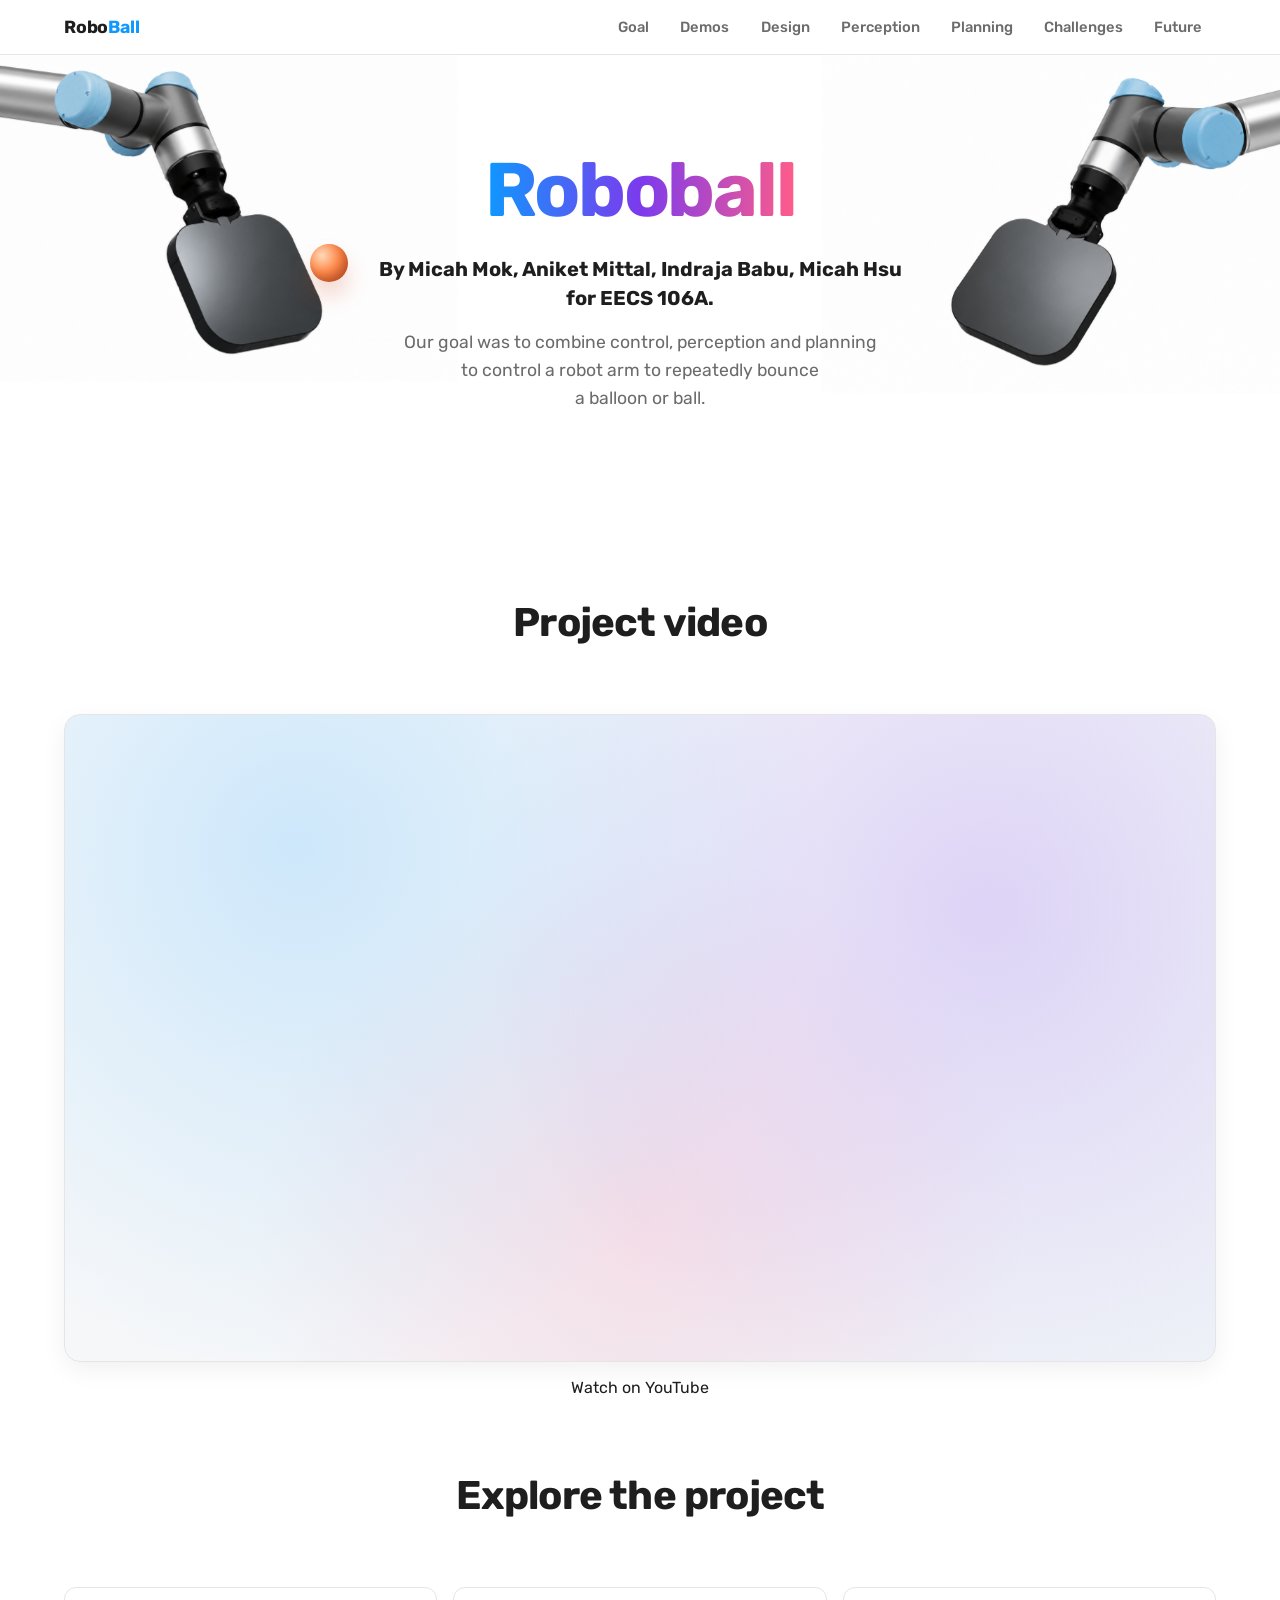
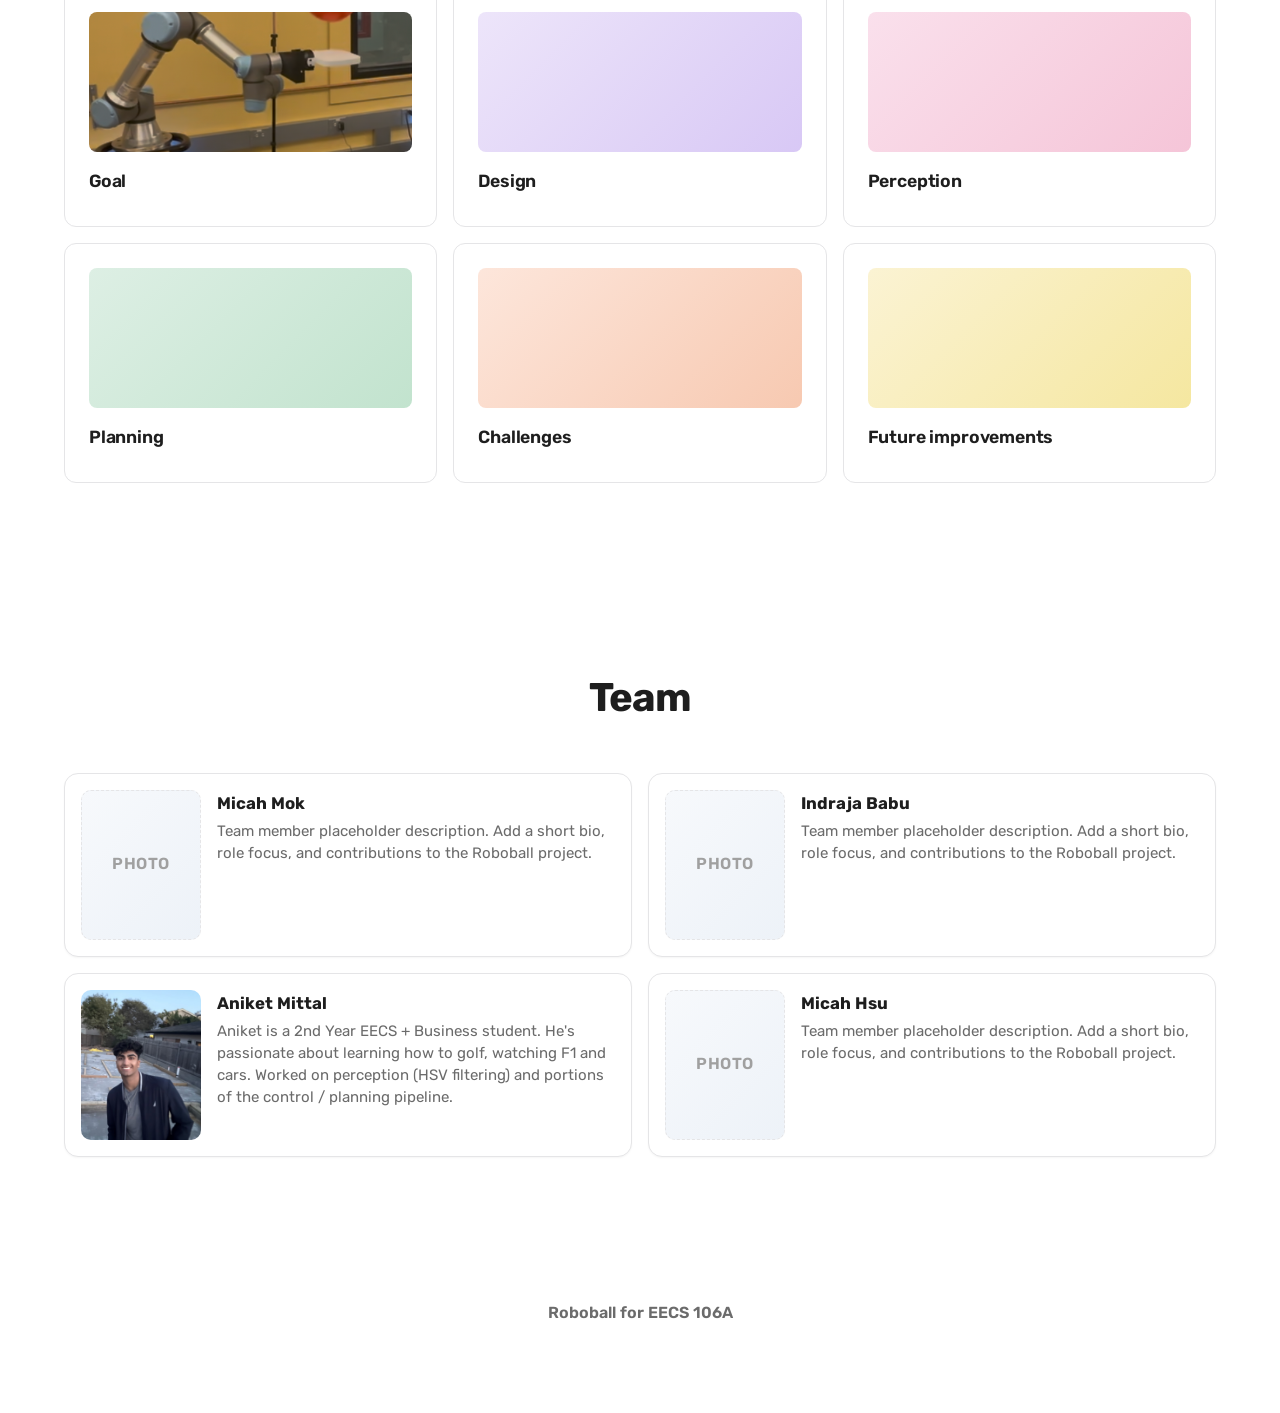
==== index.html @ 208161d2 "finished main page" ====
<!DOCTYPE html>
<html lang="en">
<head>
  <meta charset="UTF-8" />
  <meta name="viewport" content="width=device-width, initial-scale=1.0" />
  <title>Robo Ball — Ball Juggling Robot</title>
  <meta name="description" content="A ball juggling robot project: design, perception, planning, and challenges." />
  <link rel="preconnect" href="https://fonts.googleapis.com" />
  <link rel="preconnect" href="https://fonts.gstatic.com" crossorigin />
  <link href="https://fonts.googleapis.com/css2?family=Rubik:wght@400;500;600;700;800&display=swap" rel="stylesheet" />
  <link rel="stylesheet" href="styles.css" />
</head>
<body>
  <header class="site-header">
    <nav class="nav">
      <a href="index.html" class="brand">Robo<span>Ball</span></a>
      <ul>
        <li><a class="nav-link" href="goal.html">Goal</a></li>
        <li><a class="nav-link" href="videos.html">Demos</a></li>
        <li><a class="nav-link" href="design.html">Design</a></li>
        <li><a class="nav-link" href="perception.html">Perception</a></li>
        <li><a class="nav-link" href="planning.html">Planning</a></li>
        <li><a class="nav-link" href="challenges.html">Challenges</a></li>
        <li><a class="nav-link" href="future.html">Future</a></li>
      </ul>
    </nav>
  </header>

  <section class="hero">
    <img src="assets/robot-arm-left.png" alt="" class="robot-arm robot-arm-left" aria-hidden="true" />
    <img src="assets/robot-arm-right.png" alt="" class="robot-arm robot-arm-right" aria-hidden="true" />
    <div class="ball-track" aria-hidden="true">
      <div class="ball-x">
        <div class="ball-y">
          <div class="ball"></div>
        </div>
      </div>
    </div>
    <h1><span class="gradient-text">Roboball</span></h1>
    <p class="lead byline">
      <strong>By Micah Mok, Aniket Mittal, Indraja Babu, Micah Hsu</strong><br />
      <strong>for EECS 106A.</strong>
    </p>
    <p class="lead hero-subtext">
      Our goal was to combine control, perception and planning<br />
      to control a robot arm to repeatedly bounce<br />
      a balloon or ball.
    </p>
  </section>

  <section class="home-video-section">
    <div class="section-heading">
      <h2>Project video</h2>
    </div>
    <div class="hero-visual">
      <div class="hero-visual-frame">
        <iframe
          src="https://www.youtube.com/embed/4F8yc4VLmjg?autoplay=1&mute=1&playsinline=1&rel=0"
          title="Roboball project video"
          frameborder="0"
          allow="accelerometer; autoplay; clipboard-write; encrypted-media; gyroscope; picture-in-picture; web-share"
          allowfullscreen
        ></iframe>
      </div>
      <p class="video-link">
        <a href="https://youtu.be/4F8yc4VLmjg" target="_blank" rel="noopener noreferrer">Watch on YouTube</a>
      </p>
    </div>
  </section>

  <div class="section-heading">
    <h2>Explore the project</h2>
  </div>

  <section class="card-grid">
    <a class="card" href="goal.html">
      <img src="assets/roboball_goal.png" alt="Roboball goal overview" class="card-thumb-image" />
      <h3>Goal</h3>
    </a>
    <a class="card" href="design.html">
      <div class="card-thumb tint-purple"></div>
      <h3>Design</h3>
    </a>
    <a class="card" href="perception.html">
      <div class="card-thumb tint-pink"></div>
      <h3>Perception</h3>
    </a>
    <a class="card" href="planning.html">
      <div class="card-thumb tint-green"></div>
      <h3>Planning</h3>
    </a>
    <a class="card" href="challenges.html">
      <div class="card-thumb tint-orange"></div>
      <h3>Challenges</h3>
    </a>
    <a class="card" href="future.html">
      <div class="card-thumb tint-yellow"></div>
      <h3>Future improvements</h3>
    </a>
  </section>

  <section class="team-section">
    <div class="section-heading">
      <h2>Team</h2>
    </div>
    <div class="team-list">
      <article class="team-member">
        <div class="team-photo-placeholder" aria-hidden="true">Photo</div>
        <div class="team-info">
          <h3>Micah Mok</h3>
          <p>
            Team member placeholder description. Add a short bio, role focus,
            and contributions to the Roboball project.
          </p>
        </div>
      </article>
      <article class="team-member">
        <div class="team-photo-placeholder" aria-hidden="true">Photo</div>
        <div class="team-info">
          <h3>Indraja Babu</h3>
          <p>
            Team member placeholder description. Add a short bio, role focus,
            and contributions to the Roboball project.
          </p>
        </div>
      </article>
      <article class="team-member">
        <img src="assets/aniket_pic.png" alt="Aniket Mittal" class="team-photo" />
        <div class="team-info">
          <h3>Aniket Mittal</h3>
          <p>
            Aniket is a 2nd Year EECS + Business student. He's passionate about
            learning how to golf, watching F1 and cars. Worked on perception
            (HSV filtering) and portions of the control / planning pipeline.
          </p>
        </div>
      </article>
      <article class="team-member">
        <div class="team-photo-placeholder" aria-hidden="true">Photo</div>
        <div class="team-info">
          <h3>Micah Hsu</h3>
          <p>
            Team member placeholder description. Add a short bio, role focus,
            and contributions to the Roboball project.
          </p>
        </div>
      </article>
    </div>
  </section>

  <section class="end-banner">
    <p>Roboball for EECS 106A</p>
  </section>

  <script>
    (function () {
      const hero = document.querySelector(".hero");
      const leftArm = document.querySelector(".robot-arm-left");
      const rightArm = document.querySelector(".robot-arm-right");
      const ballX = document.querySelector(".ball-x");

      if (!hero || !leftArm || !rightArm || !ballX) return;

      function updateBallPath() {
        if (window.matchMedia("(max-width: 600px)").matches) return;

        const heroRect = hero.getBoundingClientRect();
        const leftRect = leftArm.getBoundingClientRect();
        const rightRect = rightArm.getBoundingClientRect();
        const ballSize = ballX.getBoundingClientRect().width || 38;

        // Approximate tip coordinates on each arm image where the paddle sits.
        const leftTipX = leftRect.left + leftRect.width * 0.76;
        const leftTipY = leftRect.top + leftRect.height * 0.60;
        const rightTipX = rightRect.left + rightRect.width * 0.24;
        const rightTipY = rightRect.top + rightRect.height * 0.60;

        let startX = leftTipX - heroRect.left - ballSize / 2;
        let endX = rightTipX - heroRect.left - ballSize / 2;
        if (!Number.isFinite(startX) || !Number.isFinite(endX)) return;
        if (endX <= startX) {
          const temp = endX;
          endX = startX;
          startX = temp;
        }

        const trackY = (leftTipY + rightTipY) / 2 - heroRect.top;
        const safeTop = Math.max(0, trackY);

        hero.style.setProperty("--ball-start-x", `${startX}px`);
        hero.style.setProperty("--ball-travel-x", `${endX - startX}px`);
        hero.style.setProperty("--ball-track-top", `${safeTop}px`);
      }

      const rafUpdate = () => requestAnimationFrame(updateBallPath);
      window.addEventListener("resize", rafUpdate);
      window.addEventListener("orientationchange", rafUpdate);
      leftArm.addEventListener("load", rafUpdate);
      rightArm.addEventListener("load", rafUpdate);
      window.addEventListener("load", rafUpdate);
      rafUpdate();
    })();
  </script>
</body>
</html>
---- styles.css ----
:root {
  --bg: #ffffff;
  --bg-alt: #f7f7f8;
  --surface: #ffffff;
  --text: #1e1e1e;
  --text-dim: #6b6b6b;
  --text-faint: #a0a0a0;
  --accent: #0d99ff;
  --accent-2: #7c3aed;
  --accent-pink: #ff5c8a;
  --accent-orange: #ff7a59;
  --accent-green: #14ae5c;
  --border: #e5e5e7;
  --border-strong: #d0d0d3;
  --shadow-sm: 0 1px 2px rgba(0, 0, 0, 0.04);
  --shadow-md: 0 8px 24px rgba(0, 0, 0, 0.06);
  --max-width: 1200px;
  --content-width: 880px;
}

* {
  box-sizing: border-box;
}

html {
  scroll-behavior: smooth;
}

body {
  margin: 0;
  font-family: "Rubik", -apple-system, BlinkMacSystemFont, "SF Pro Display", system-ui, "Helvetica Neue", Helvetica, sans-serif;
  background: var(--bg);
  color: var(--text);
  line-height: 1.55;
  -webkit-font-smoothing: antialiased;
  -moz-osx-font-smoothing: grayscale;
  overflow-x: hidden;
}

code,
pre code {
  font-family: ui-monospace, SFMono-Regular, "SF Mono", Menlo, monospace;
}

a {
  color: var(--text);
  text-decoration: none;
}

a:hover {
  text-decoration: underline;
}

/* ---------- Header / nav ---------- */
.site-header {
  border-bottom: 1px solid var(--border);
  background: rgba(255, 255, 255, 0.85);
  backdrop-filter: saturate(180%) blur(12px);
  -webkit-backdrop-filter: saturate(180%) blur(12px);
  position: sticky;
  top: 0;
  z-index: 50;
}

.nav {
  max-width: var(--max-width);
  margin: 0 auto;
  padding: 0.85rem 1.5rem;
  display: flex;
  flex-wrap: wrap;
  align-items: center;
  gap: 1rem;
}

.nav .brand {
  font-weight: 700;
  font-size: 1.1rem;
  color: var(--text);
  margin-right: auto;
  letter-spacing: -0.01em;
}

.nav .brand span {
  color: var(--accent);
}

.nav ul {
  display: flex;
  flex-wrap: wrap;
  gap: 0.25rem;
  list-style: none;
  margin: 0;
  padding: 0;
}

.nav a.nav-link {
  color: var(--text-dim);
  padding: 0.45rem 0.85rem;
  border-radius: 8px;
  font-size: 0.92rem;
  font-weight: 500;
  transition: color 0.15s ease, background 0.15s ease;
}

.nav a.nav-link:hover {
  color: var(--text);
  background: var(--bg-alt);
  text-decoration: none;
}

.nav a.nav-link.active {
  color: var(--text);
}

/* ---------- Buttons ---------- */
.btn {
  display: inline-flex;
  align-items: center;
  justify-content: center;
  gap: 0.4rem;
  padding: 0.75rem 1.4rem;
  border-radius: 999px;
  font-weight: 600;
  font-size: 0.95rem;
  border: 1px solid var(--border-strong);
  background: var(--surface);
  color: var(--text);
  cursor: pointer;
  transition: transform 0.08s ease, background 0.15s ease, border-color 0.15s ease, box-shadow 0.15s ease;
}

.btn:hover {
  text-decoration: none;
  background: var(--bg-alt);
  border-color: var(--text);
}

.btn-primary {
  background: var(--text);
  border-color: var(--text);
  color: #fff;
}

.btn-primary:hover {
  background: #000;
  border-color: #000;
  color: #fff;
}

.btn-sm {
  padding: 0.5rem 1rem;
  font-size: 0.88rem;
}

/* ---------- Hero ---------- */
.hero {
  max-width: var(--max-width);
  margin: 0 auto;
  padding: 6rem 1.5rem 4rem;
  text-align: center;
  position: relative;
  overflow: visible;
}

.hero > h1,
.hero > p,
.hero > .cta,
.hero > .hero-visual {
  position: relative;
  z-index: 2;
}

.robot-arm {
  position: absolute;
  top: -2rem;
  width: clamp(320px, 42vw, 640px);
  height: auto;
  pointer-events: none;
  user-select: none;
  z-index: 1;
  mix-blend-mode: multiply;
}

.robot-arm-left {
  left: calc((100% - 100vw) / 2 - 80px);
}

.robot-arm-right {
  top: -1.25rem;
  right: calc((100% - 100vw) / 2 - 80px);
}

@media (max-width: 900px) {
  .robot-arm {
    width: clamp(220px, 38vw, 360px);
    top: -1rem;
  }
  .robot-arm-left { left: calc((100% - 100vw) / 2 - 40px); }
  .robot-arm-right { right: calc((100% - 100vw) / 2 - 40px); }
}

@media (max-width: 600px) {
  .robot-arm { display: none; }
}

.ball-track {
  position: absolute;
  top: var(--ball-track-top, 11rem);
  left: 0;
  right: 0;
  height: 0;
  pointer-events: none;
  z-index: 1;
}

.ball-x {
  position: absolute;
  top: 0;
  left: var(--ball-start-x, 11vw);
  width: 38px;
  height: 38px;
  animation: ball-x 1.5s ease-in-out infinite alternate;
}

@keyframes ball-x {
  to { transform: translateX(var(--ball-travel-x, calc(61vw - 38px))); }
}

.ball-y {
  width: 100%;
  height: 100%;
  animation: ball-y 1.5s infinite alternate;
}

@keyframes ball-y {
  0%   { transform: translateY(25px); animation-timing-function: cubic-bezier(0.33, 0, 0.67, 1); }
  50%  { transform: translateY(-200px); animation-timing-function: cubic-bezier(0.33, 0, 0.67, 1); }
  100% { transform: translateY(45px); }
}

.ball {
  width: 100%;
  height: 100%;
  border-radius: 50%;
  background:
    radial-gradient(circle at 32% 30%, #ffd9b8 0%, #ff8a4c 45%, #d44a1c 100%);
  box-shadow:
    0 14px 22px rgba(212, 74, 28, 0.22),
    inset -4px -5px 10px rgba(0, 0, 0, 0.18);
}

@media (max-width: 900px) {
  .ball-track { top: 8rem; }
  .ball-x { width: 28px; height: 28px; }
  @keyframes ball-y-mobile {
    0%   { transform: translateY(0); animation-timing-function: cubic-bezier(0.33, 0, 0.67, 1); }
    50%  { transform: translateY(-130px); animation-timing-function: cubic-bezier(0.33, 0, 0.67, 1); }
    100% { transform: translateY(28px); }
  }
  .ball-y { animation-name: ball-y-mobile; }
}

@media (max-width: 600px) {
  .ball-track { display: none; }
}

@media (prefers-reduced-motion: reduce) {
  .ball-x, .ball-y { animation: none; }
}

.hero h1 {
  font-size: clamp(2.5rem, 6vw, 4.75rem);
  font-weight: 700;
  letter-spacing: -0.03em;
  line-height: 1.05;
  margin: 0 0 1.5rem;
  color: var(--text);
}

.hero h1 .gradient-text {
  background: linear-gradient(90deg, var(--accent), var(--accent-2), var(--accent-pink));
  -webkit-background-clip: text;
  background-clip: text;
  color: transparent;
}

.hero p.lead {
  font-size: 1.25rem;
  color: var(--text-dim);
  max-width: 640px;
  margin: 0 auto 2.5rem;
  line-height: 1.5;
}

.hero p.lead.byline {
  margin-bottom: 0.9rem;
  line-height: 1.45;
}

.hero p.lead.byline strong {
  color: var(--text);
}

.hero p.lead.hero-subtext {
  font-size: 1.1rem;
  max-width: 760px;
  margin-bottom: 1.25rem;
  line-height: 1.6;
}

.hero .cta {
  display: inline-flex;
  gap: 0.75rem;
  flex-wrap: wrap;
  justify-content: center;
}

/* ---------- Hero visual ---------- */
.hero-visual {
  max-width: 1100px;
  margin: 3rem auto 0;
  padding: 0 1.5rem;
}

.home-video-section {
  max-width: var(--max-width);
  margin: 2rem auto 0;
  padding: 0 1.5rem;
}

.home-video-section .section-heading {
  margin-bottom: 1rem;
}

.home-video-section .hero-visual {
  max-width: none;
  margin: 1rem 0 0;
  padding: 0;
}

.hero-visual-frame {
  position: relative;
  border-radius: 16px;
  overflow: hidden;
  border: 1px solid var(--border);
  box-shadow: var(--shadow-md);
  aspect-ratio: 16 / 9;
  background:
    radial-gradient(circle at 20% 20%, rgba(13, 153, 255, 0.18), transparent 50%),
    radial-gradient(circle at 80% 30%, rgba(124, 58, 237, 0.18), transparent 50%),
    radial-gradient(circle at 50% 80%, rgba(255, 92, 138, 0.15), transparent 50%),
    linear-gradient(135deg, #fafafa, #eef2f7);
  display: flex;
  align-items: center;
  justify-content: center;
}

.hero-visual-frame iframe {
  width: 100%;
  height: 100%;
  display: block;
  border: 0;
}

.hero-visual-placeholder {
  color: var(--text-faint);
  font-size: 0.95rem;
  letter-spacing: 0.02em;
  text-transform: uppercase;
}

.video-link {
  margin: 0.9rem 0 0;
  text-align: center;
}

/* ---------- Team section ---------- */
.team-section {
  max-width: var(--max-width);
  margin: 2.5rem auto 0;
  padding: 0 1.5rem;
}

.team-list {
  max-width: 1180px;
  margin: 0 auto;
  display: grid;
  grid-template-columns: repeat(2, minmax(0, 1fr));
  gap: 1rem;
}

.team-member {
  display: flex;
  align-items: flex-start;
  gap: 1rem;
  border: 1px solid var(--border);
  border-radius: 14px;
  background: #fff;
  padding: 1rem;
  box-shadow: var(--shadow-sm);
}

.team-photo {
  width: 120px;
  height: 150px;
  object-fit: cover;
  border-radius: 10px;
  display: block;
  flex-shrink: 0;
}

.team-photo-placeholder {
  width: 120px;
  height: 150px;
  border-radius: 10px;
  border: 1px dashed var(--border);
  background: linear-gradient(135deg, #f7f9fc, #edf2f8);
  color: var(--text-faint);
  display: flex;
  align-items: center;
  justify-content: center;
  font-weight: 600;
  letter-spacing: 0.03em;
  text-transform: uppercase;
  flex-shrink: 0;
}

.team-info h3 {
  margin: 0 0 0.35rem;
  font-size: 1.05rem;
  font-weight: 700;
  color: var(--text);
}

.team-info p {
  margin: 0;
  color: var(--text-dim);
  line-height: 1.45;
  font-size: 0.94rem;
}

.end-banner {
  max-width: var(--max-width);
  margin: 5rem auto 0;
  padding: 4rem 1.5rem 5.5rem;
  text-align: center;
}

.end-banner p {
  margin: 0;
  font-size: 1rem;
  font-weight: 600;
  color: var(--text-dim);
}

@media (max-width: 1000px) {
  .team-list {
    grid-template-columns: 1fr;
  }
}

@media (max-width: 700px) {
  .team-member {
    flex-direction: row;
    align-items: flex-start;
  }

  .team-photo {
    width: 100px;
    height: 125px;
  }

  .team-photo-placeholder {
    width: 100px;
    height: 125px;
  }
}

/* ---------- Logo / tech strip ---------- */
.logo-strip {
  max-width: var(--max-width);
  margin: 4rem auto 0;
  padding: 2rem 1.5rem;
  text-align: center;
  border-top: 1px solid var(--border);
  border-bottom: 1px solid var(--border);
}

.logo-strip p {
  color: var(--text-dim);
  font-size: 0.85rem;
  font-weight: 500;
  letter-spacing: 0.08em;
  text-transform: uppercase;
  margin: 0 0 1.25rem;
}

.logo-strip .logos {
  display: flex;
  flex-wrap: wrap;
  justify-content: center;
  align-items: center;
  gap: 1rem 2.5rem;
  color: var(--text-dim);
  font-weight: 600;
  font-size: 1.05rem;
}

.logo-strip .logos span {
  opacity: 0.7;
  transition: opacity 0.15s ease;
}

.logo-strip .logos span:hover {
  opacity: 1;
  color: var(--text);
}

/* ---------- Feature sections ---------- */
.feature-section {
  max-width: var(--max-width);
  margin: 0 auto;
  padding: 6rem 1.5rem;
  display: grid;
  grid-template-columns: 1fr 1fr;
  gap: 4rem;
  align-items: center;
}

.feature-section.reverse .feature-text {
  order: 2;
}

.feature-text .eyebrow {
  font-size: 0.85rem;
  font-weight: 600;
  letter-spacing: 0.08em;
  text-transform: uppercase;
  color: var(--accent);
  margin: 0 0 0.75rem;
}

.feature-text h2 {
  font-size: clamp(1.75rem, 3.5vw, 2.5rem);
  font-weight: 700;
  letter-spacing: -0.02em;
  line-height: 1.1;
  margin: 0 0 1rem;
}

.feature-text p {
  color: var(--text-dim);
  font-size: 1.05rem;
  margin: 0 0 1.5rem;
}

.feature-text .arrow-link {
  display: inline-flex;
  align-items: center;
  gap: 0.4rem;
  font-weight: 600;
  color: var(--text);
  border-bottom: 1px solid var(--text);
  padding-bottom: 2px;
}

.feature-text .arrow-link:hover {
  text-decoration: none;
  color: var(--accent);
  border-bottom-color: var(--accent);
}

.feature-visual {
  border-radius: 14px;
  overflow: hidden;
  border: 1px solid var(--border);
  aspect-ratio: 4 / 3;
  display: flex;
  align-items: center;
  justify-content: center;
  color: var(--text-faint);
  font-size: 0.9rem;
  letter-spacing: 0.02em;
  text-transform: uppercase;
  background: linear-gradient(135deg, #fafafa, #eef2f7);
}

.feature-visual.tint-blue {
  background:
    radial-gradient(circle at 30% 30%, rgba(13, 153, 255, 0.25), transparent 60%),
    linear-gradient(135deg, #f4f8fd, #e7f0fb);
}

.feature-visual.tint-purple {
  background:
    radial-gradient(circle at 70% 30%, rgba(124, 58, 237, 0.25), transparent 60%),
    linear-gradient(135deg, #f6f3fd, #ede5fa);
}

.feature-visual.tint-pink {
  background:
    radial-gradient(circle at 30% 70%, rgba(255, 92, 138, 0.25), transparent 60%),
    linear-gradient(135deg, #fdf3f7, #fae0ec);
}

.feature-visual.tint-green {
  background:
    radial-gradient(circle at 50% 30%, rgba(20, 174, 92, 0.22), transparent 60%),
    linear-gradient(135deg, #f1faf5, #ddefe4);
}

@media (max-width: 800px) {
  .feature-section {
    grid-template-columns: 1fr;
    gap: 2rem;
    padding: 4rem 1.5rem;
  }
  .feature-section.reverse .feature-text {
    order: 0;
  }
}

/* ---------- Section heading (centered) ---------- */
.section-heading {
  max-width: var(--max-width);
  margin: 0 auto;
  padding: 4rem 1.5rem 2rem;
  text-align: center;
}

.section-heading h2 {
  font-size: clamp(1.75rem, 3.5vw, 2.5rem);
  font-weight: 700;
  letter-spacing: -0.02em;
  margin: 0 0 0.75rem;
}

.section-heading p {
  color: var(--text-dim);
  font-size: 1.05rem;
  max-width: 600px;
  margin: 0 auto;
}

/* ---------- Card grid ---------- */
.card-grid {
  max-width: var(--max-width);
  margin: 0 auto;
  padding: 1rem 1.5rem 5rem;
  display: grid;
  grid-template-columns: repeat(3, minmax(0, 1fr));
  gap: 1rem;
}

@media (max-width: 900px) {
  .card-grid {
    grid-template-columns: repeat(2, minmax(0, 1fr));
  }
}

@media (max-width: 640px) {
  .card-grid {
    grid-template-columns: 1fr;
  }
}

.card {
  display: block;
  padding: 1.5rem;
  background: var(--surface);
  border: 1px solid var(--border);
  border-radius: 12px;
  transition: transform 0.15s ease, border-color 0.15s ease, box-shadow 0.15s ease;
  color: var(--text);
}

.card:hover {
  text-decoration: none;
  transform: translateY(-3px);
  border-color: var(--text);
  box-shadow: var(--shadow-md);
}

.card .card-thumb {
  height: 140px;
  border-radius: 8px;
  margin-bottom: 1rem;
  background: linear-gradient(135deg, #fafafa, #eef2f7);
}

.card .card-thumb-image {
  width: 100%;
  height: 140px;
  object-fit: cover;
  border-radius: 8px;
  margin-bottom: 1rem;
  display: block;
}

.card .card-thumb.tint-blue { background: linear-gradient(135deg, #e7f0fb, #d0e3f7); }
.card .card-thumb.tint-purple { background: linear-gradient(135deg, #ede5fa, #d8c8f5); }
.card .card-thumb.tint-pink { background: linear-gradient(135deg, #fae0ec, #f5c5d8); }
.card .card-thumb.tint-green { background: linear-gradient(135deg, #ddefe4, #c2e3ce); }
.card .card-thumb.tint-orange { background: linear-gradient(135deg, #fde6db, #f7c9b1); }
.card .card-thumb.tint-yellow { background: linear-gradient(135deg, #fbf3d3, #f5e7a0); }

.card h3 {
  margin: 0 0 0.4rem;
  font-size: 1.1rem;
  font-weight: 600;
  letter-spacing: -0.01em;
  color: var(--text);
}

.card p {
  margin: 0;
  color: var(--text-dim);
  font-size: 0.95rem;
}

/* ---------- CTA banner ---------- */
.cta-banner {
  max-width: var(--max-width);
  margin: 4rem auto;
  padding: 4rem 2rem;
  border-radius: 20px;
  text-align: center;
  background: linear-gradient(135deg, #1e1e1e, #2a2a2a);
  color: #fff;
}

.cta-banner h2 {
  font-size: clamp(1.75rem, 3.5vw, 2.5rem);
  font-weight: 700;
  letter-spacing: -0.02em;
  margin: 0 0 0.75rem;
}

.cta-banner p {
  color: rgba(255, 255, 255, 0.7);
  font-size: 1.05rem;
  max-width: 540px;
  margin: 0 auto 2rem;
}

.cta-banner .btn {
  background: #fff;
  border-color: #fff;
  color: var(--text);
}

.cta-banner .btn:hover {
  background: #f0f0f0;
}

/* ---------- Inner pages content ---------- */
main {
  max-width: var(--content-width);
  margin: 0 auto;
  padding: 3rem 1.5rem 5rem;
}

main h1 {
  font-size: clamp(2rem, 4.5vw, 3rem);
  font-weight: 700;
  letter-spacing: -0.02em;
  margin: 0 0 0.75rem;
}

main h2 {
  font-size: 1.5rem;
  font-weight: 600;
  letter-spacing: -0.01em;
  margin: 2.5rem 0 0.75rem;
  padding-bottom: 0.5rem;
  border-bottom: 1px solid var(--border);
}

main h3 {
  font-size: 1.1rem;
  font-weight: 600;
  margin: 1.75rem 0 0.5rem;
  color: var(--text);
}

main p {
  color: var(--text);
}

main ul,
main ol {
  padding-left: 1.4rem;
}

main li {
  margin: 0.3rem 0;
}

main blockquote {
  border-left: 3px solid var(--accent);
  margin: 1.25rem 0;
  padding: 0.5rem 1rem;
  color: var(--text-dim);
  background: var(--bg-alt);
  border-radius: 0 8px 8px 0;
}

.subtitle {
  color: var(--text-dim);
  font-size: 1.15rem;
  margin: 0 0 2rem;
}

/* ---------- Figures / images ---------- */
figure {
  margin: 1.5rem 0;
  text-align: center;
}

figure img {
  max-width: 100%;
  border-radius: 10px;
  border: 1px solid var(--border);
}

figcaption {
  color: var(--text-dim);
  font-size: 0.9rem;
  margin-top: 0.5rem;
}

/* ---------- Code ---------- */
code {
  background: var(--bg-alt);
  padding: 0.15rem 0.4rem;
  border-radius: 4px;
  font-size: 0.9em;
  border: 1px solid var(--border);
}

pre {
  background: var(--bg-alt);
  border: 1px solid var(--border);
  border-radius: 10px;
  padding: 1rem;
  overflow-x: auto;
}

pre code {
  background: none;
  padding: 0;
  border: none;
}

/* ---------- Videos page ---------- */
main.videos-page {
  max-width: var(--max-width);
  padding-top: 0;
}

.videos-hero {
  text-align: center;
  padding: 5rem 1.5rem 1rem;
  max-width: 720px;
  margin: 0 auto;
}

.videos-hero .eyebrow {
  text-transform: uppercase;
  letter-spacing: 0.1em;
  font-size: 0.85rem;
  font-weight: 600;
  color: var(--accent);
  margin: 0 0 1rem;
}

.videos-hero h1 {
  font-size: clamp(2.5rem, 5.5vw, 4rem);
  font-weight: 700;
  letter-spacing: -0.03em;
  line-height: 1.05;
  margin: 0 0 1rem;
}

.videos-hero p {
  font-size: 1.1rem;
  color: var(--text-dim);
  margin: 0;
}

.video-section {
  padding: 6rem 1.5rem;
  max-width: var(--max-width);
  margin: 0 auto;
}

.video-section .section-num {
  display: block;
  font-size: 0.85rem;
  font-weight: 600;
  letter-spacing: 0.12em;
  color: var(--text-faint);
  margin-bottom: 0.75rem;
}

.video-frame {
  position: relative;
  border-radius: 16px;
  overflow: hidden;
  border: 1px solid var(--border);
  background: var(--bg-alt);
  box-shadow: var(--shadow-md);
}

.video-frame.ar-16-9 { aspect-ratio: 16 / 9; }
.video-frame.ar-9-16 { aspect-ratio: 9 / 16; }
.video-frame.ar-1-1  { aspect-ratio: 1 / 1; }

.video-frame video,
.video-frame .video-placeholder {
  width: 100%;
  height: 100%;
  object-fit: cover;
  display: block;
  border: none;
  border-radius: 0;
}

.video-frame .video-placeholder {
  display: flex;
  align-items: center;
  justify-content: center;
  color: var(--text-faint);
  font-size: 0.85rem;
  letter-spacing: 0.08em;
  text-transform: uppercase;
}

.video-placeholder.tint-blue { background: linear-gradient(135deg, #e7f0fb, #d0e3f7); }
.video-placeholder.tint-purple { background: linear-gradient(135deg, #ede5fa, #d8c8f5); }
.video-placeholder.tint-pink { background: linear-gradient(135deg, #fae0ec, #f5c5d8); }
.video-placeholder.tint-green { background: linear-gradient(135deg, #ddefe4, #c2e3ce); }
.video-placeholder.tint-orange { background: linear-gradient(135deg, #fde6db, #f7c9b1); }
.video-placeholder.tint-yellow { background: linear-gradient(135deg, #fbf3d3, #f5e7a0); }

/* Full-bleed cinematic section */
.video-section.full-bleed {
  width: 100vw;
  max-width: 100vw;
  margin-left: calc(-50vw + 50%);
  padding-left: 0;
  padding-right: 0;
}

.video-section.full-bleed .video-frame {
  border-radius: 0;
  border-left: none;
  border-right: none;
  max-height: 78vh;
}

.video-section.full-bleed .video-cap {
  max-width: var(--max-width);
  margin: 1.5rem auto 0;
  padding: 0 1.5rem;
  font-size: 1.15rem;
  color: var(--text-dim);
  text-align: center;
}

/* Split section */
.video-section.split {
  display: grid;
  grid-template-columns: 1fr 1fr;
  gap: 5rem;
  align-items: center;
}

.video-section.split.reverse .split-text {
  order: 2;
}

.split-text h2 {
  font-size: clamp(1.75rem, 3.8vw, 2.75rem);
  font-weight: 700;
  letter-spacing: -0.025em;
  line-height: 1.1;
  margin: 0 0 1rem;
}

.split-text p {
  color: var(--text-dim);
  font-size: 1.1rem;
  margin: 0;
}

.video-section.split .video-frame.ar-9-16 {
  max-width: 380px;
  margin: 0 auto;
}

@media (max-width: 800px) {
  .video-section.split {
    grid-template-columns: 1fr;
    gap: 2rem;
  }
  .video-section.split.reverse .split-text {
    order: 0;
  }
}

/* Cluster section */
.video-section.cluster {
  text-align: center;
}

.video-section.cluster h2 {
  font-size: clamp(1.75rem, 3.8vw, 2.75rem);
  font-weight: 700;
  letter-spacing: -0.025em;
  line-height: 1.1;
  margin: 0 auto 3.5rem;
  max-width: 640px;
}

.cluster-grid {
  display: grid;
  grid-template-columns: repeat(3, 1fr);
  gap: 1.5rem;
  align-items: start;
}

.cluster-grid .video-frame.offset-down {
  margin-top: 5rem;
}

.cluster-grid .video-frame.offset-up {
  margin-top: -2rem;
}

@media (max-width: 800px) {
  .cluster-grid {
    grid-template-columns: 1fr;
    gap: 1rem;
  }
  .cluster-grid .video-frame.offset-down,
  .cluster-grid .video-frame.offset-up {
    margin-top: 0;
  }
}

/* Wide centered section */
.video-section.wide {
  text-align: center;
}

.video-section.wide .video-frame {
  max-width: 980px;
  margin: 0 auto;
}

.video-section.wide .video-cap {
  margin-top: 1.5rem;
  font-size: 1.05rem;
  color: var(--text-dim);
}

/* Finale section */
.video-section.finale {
  text-align: center;
  padding-bottom: 8rem;
}

.video-section.finale h2 {
  font-size: clamp(2rem, 5vw, 3.25rem);
  font-weight: 700;
  letter-spacing: -0.03em;
  margin: 0 0 2.5rem;
}

.video-section.finale .video-frame {
  max-width: 1080px;
  margin: 0 auto;
}

/* Reveal-on-scroll */
.reveal {
  opacity: 0;
  transform: translateY(48px) scale(0.985);
  transition: opacity 0.9s cubic-bezier(0.22, 1, 0.36, 1),
              transform 0.9s cubic-bezier(0.22, 1, 0.36, 1);
  will-change: opacity, transform;
}

.reveal.in-view {
  opacity: 1;
  transform: translateY(0) scale(1);
}

@media (prefers-reduced-motion: reduce) {
  .reveal {
    opacity: 1;
    transform: none;
    transition: none;
  }
}

/* ---------- Footer ---------- */
.site-footer {
  border-top: 1px solid var(--border);
  color: var(--text-dim);
  font-size: 0.9rem;
  padding: 2rem 1.5rem;
  text-align: center;
  background: var(--bg-alt);
}

.site-footer a {
  color: var(--text-dim);
}

.site-footer a:hover {
  color: var(--text);
}
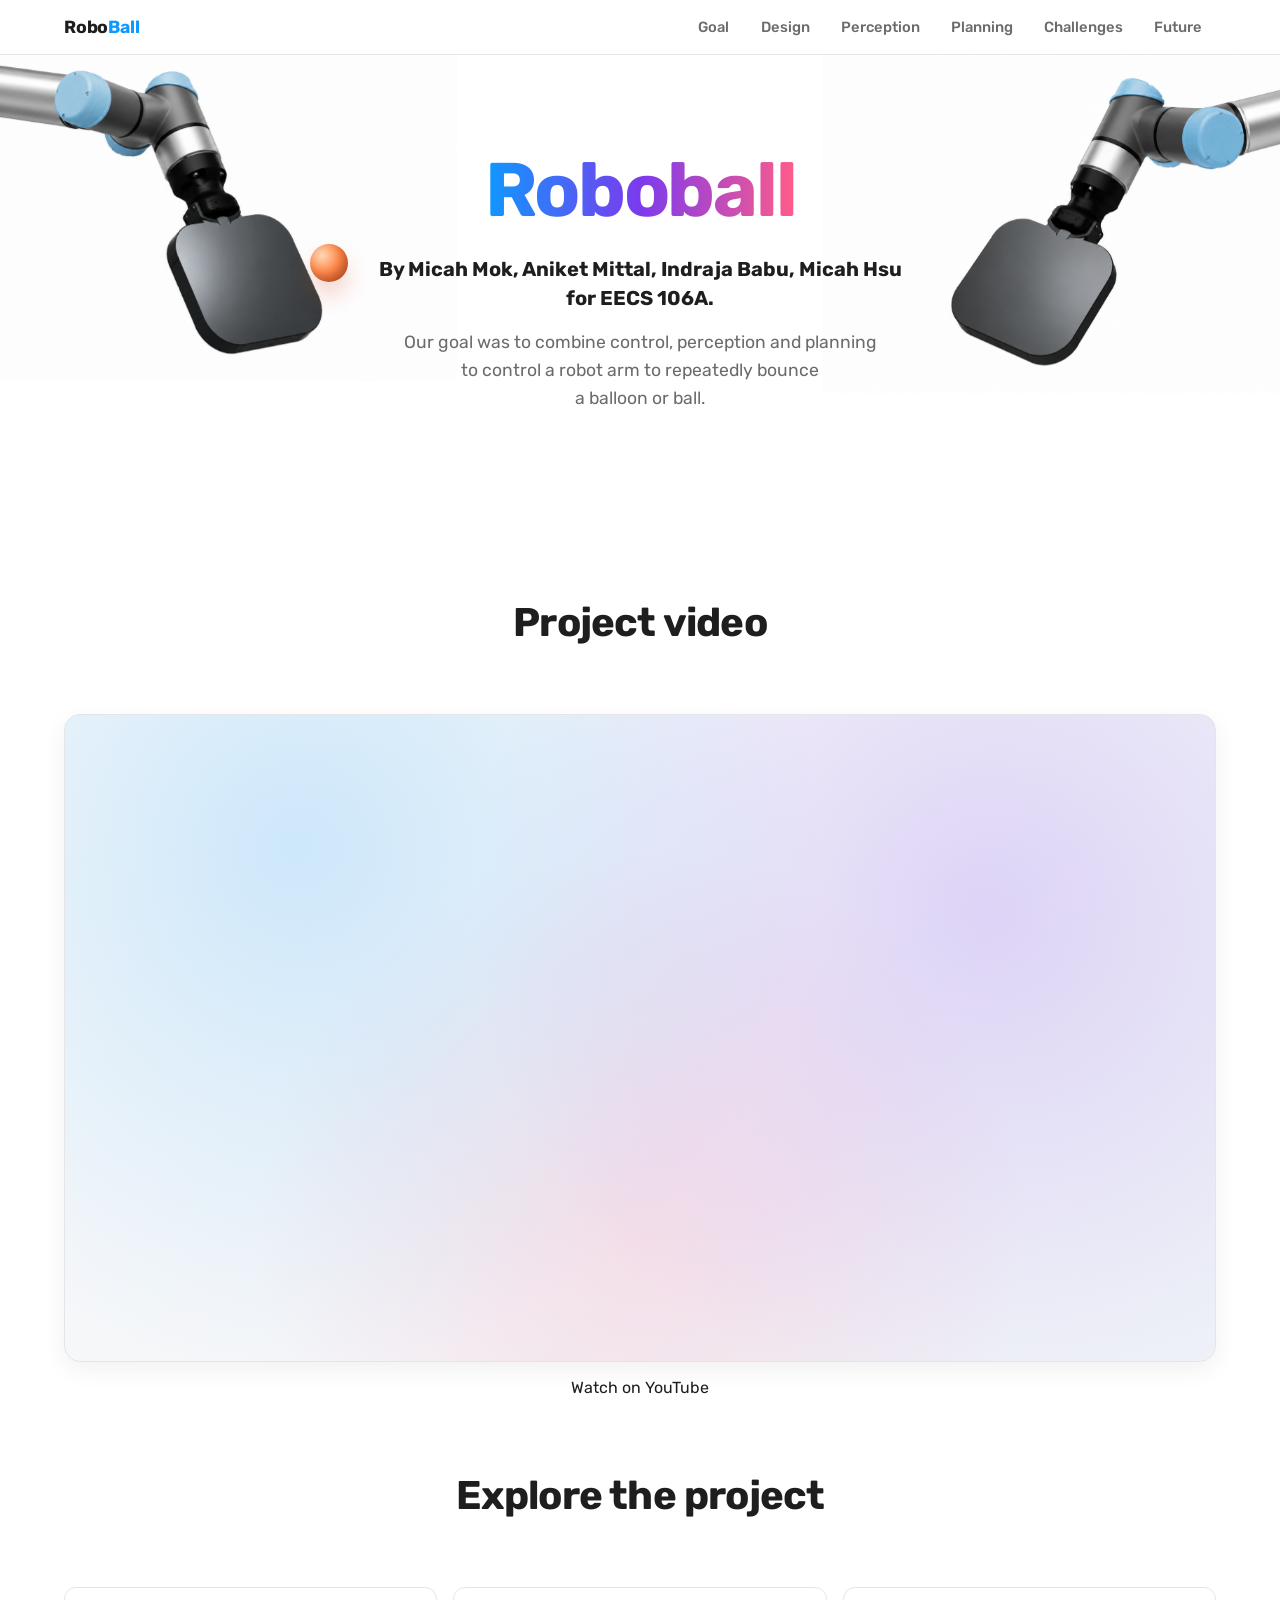
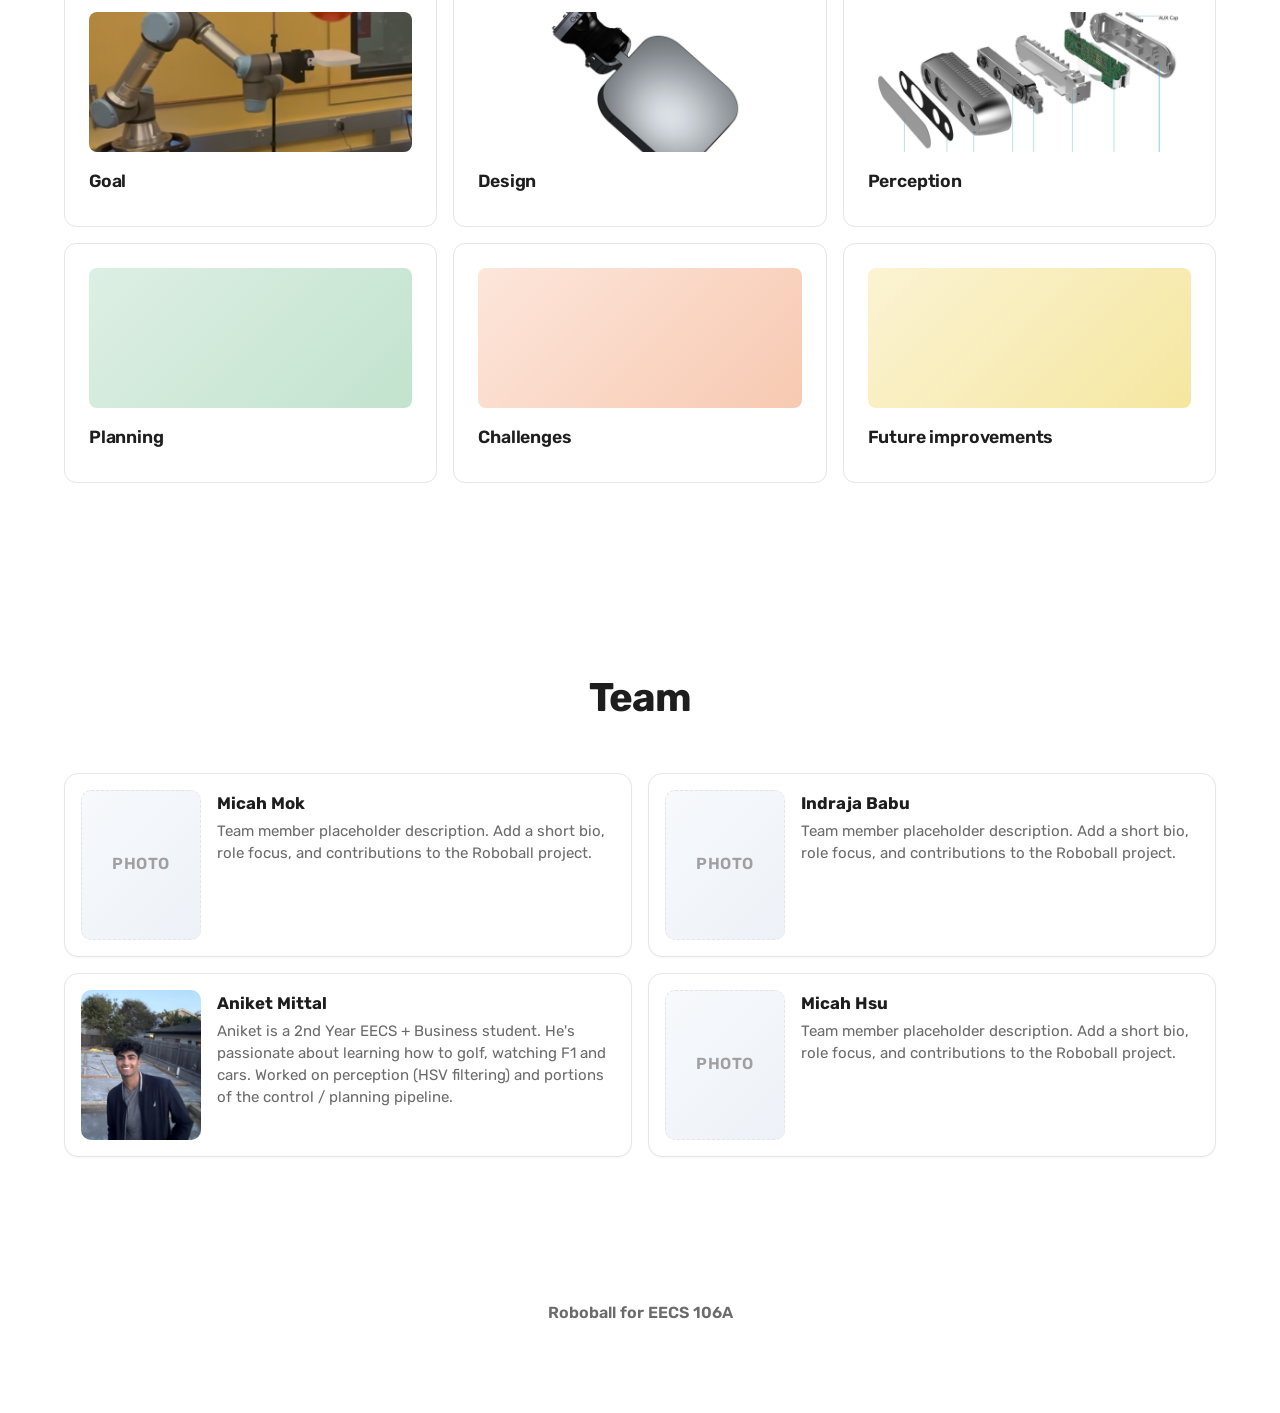
==== commit b60f2e3d: "bunch of pages" ====
--- a/index.html
+++ b/index.html
@@ -16,7 +16,6 @@
       <a href="index.html" class="brand">Robo<span>Ball</span></a>
       <ul>
         <li><a class="nav-link" href="goal.html">Goal</a></li>
-        <li><a class="nav-link" href="videos.html">Demos</a></li>
         <li><a class="nav-link" href="design.html">Design</a></li>
         <li><a class="nav-link" href="perception.html">Perception</a></li>
         <li><a class="nav-link" href="planning.html">Planning</a></li>
@@ -78,11 +77,11 @@
       <h3>Goal</h3>
     </a>
     <a class="card" href="design.html">
-      <div class="card-thumb tint-purple"></div>
+      <img src="assets/end_effector_1.png" alt="End-effector design preview" class="card-thumb-image" />
       <h3>Design</h3>
     </a>
     <a class="card" href="perception.html">
-      <div class="card-thumb tint-pink"></div>
+      <img src="assets/perception_realsense.jpg" alt="RealSense camera" class="card-thumb-image" />
       <h3>Perception</h3>
     </a>
     <a class="card" href="planning.html">
--- a/styles.css
+++ b/styles.css
@@ -823,6 +823,35 @@
   border: 1px solid var(--border);
 }
 
+.end-effector-gallery {
+  display: grid;
+  grid-template-columns: repeat(2, minmax(0, 1fr));
+  gap: 1rem;
+  align-items: start;
+}
+
+.end-effector-gallery figure {
+  margin: 1rem 0;
+}
+
+@media (max-width: 640px) {
+  .end-effector-gallery {
+    grid-template-columns: 1fr;
+  }
+}
+
+main img.goal-photo {
+  width: min(560px, 100%);
+  display: block;
+  margin: 0 auto;
+}
+
+main img.goal-diagram {
+  width: min(760px, 100%);
+  display: block;
+  margin: 0 auto;
+}
+
 figcaption {
   color: var(--text-dim);
   font-size: 0.9rem;
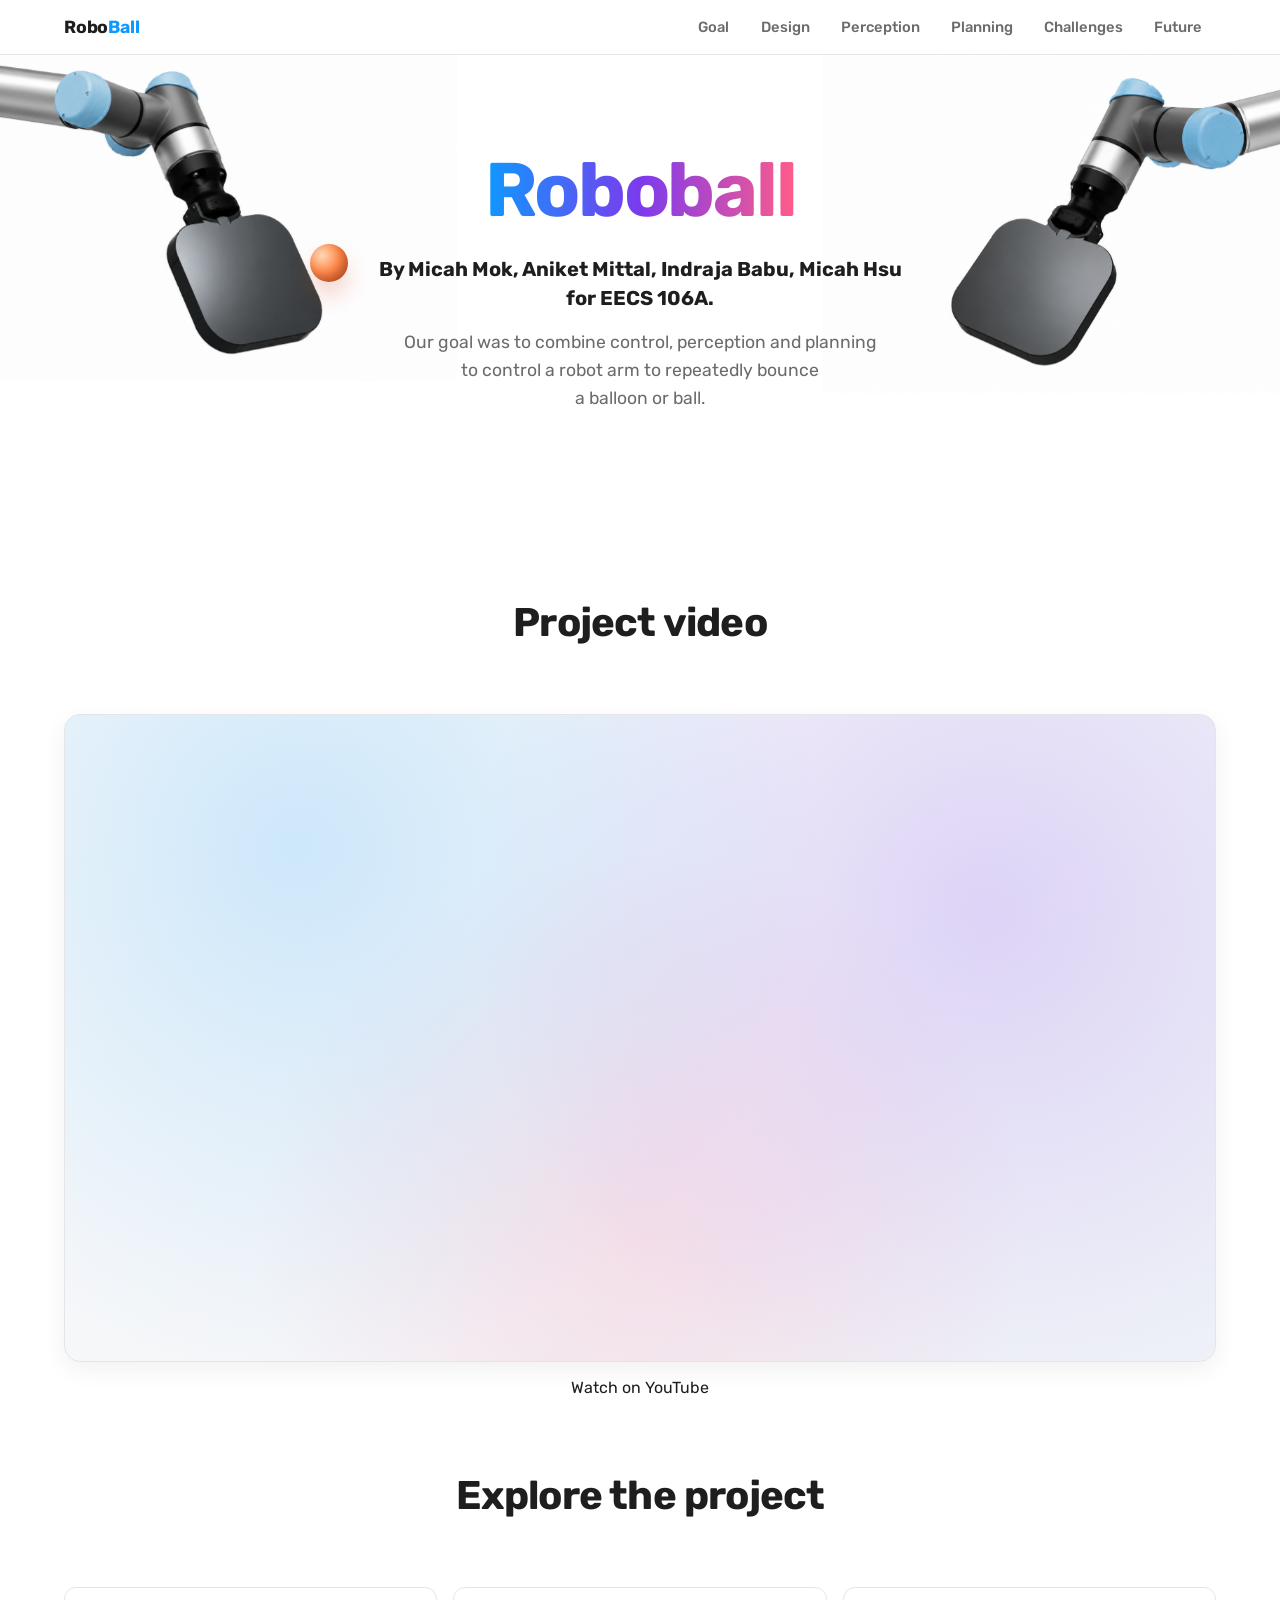
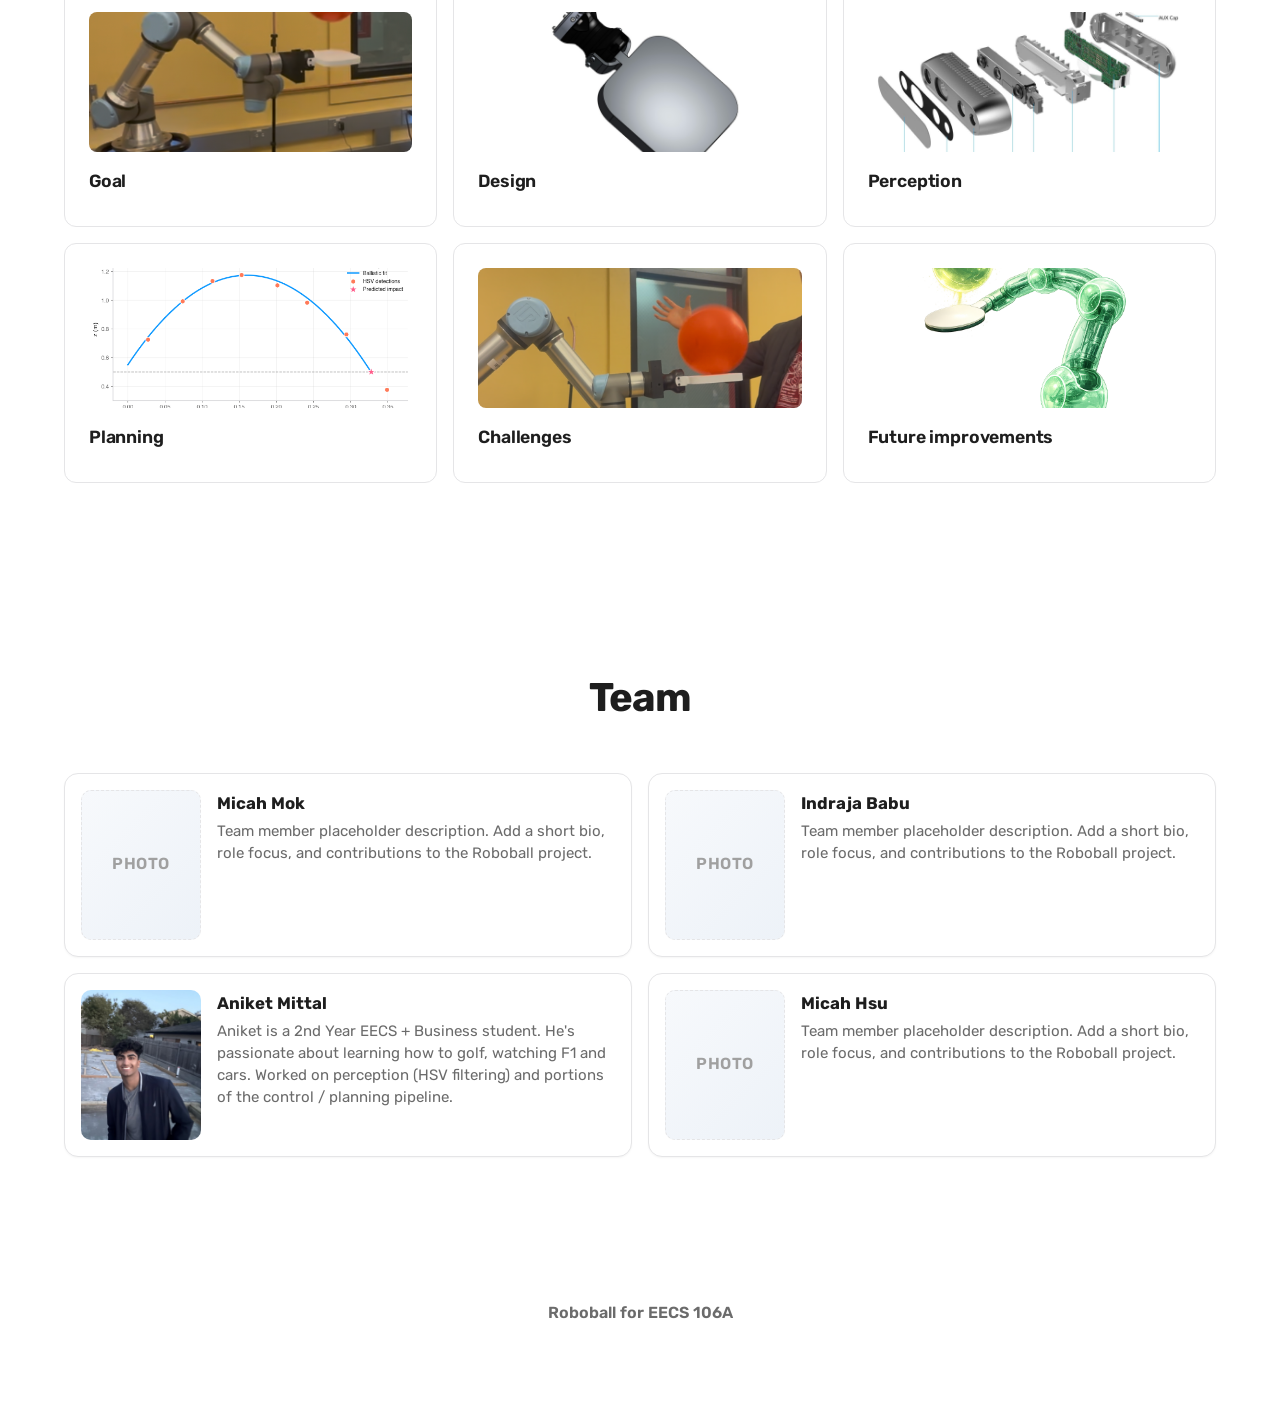
==== commit bd9f07bf: "mostly done" ====
--- a/index.html
+++ b/index.html
@@ -85,15 +85,15 @@
       <h3>Perception</h3>
     </a>
     <a class="card" href="planning.html">
-      <div class="card-thumb tint-green"></div>
+      <img src="assets/planning_chart.png" alt="Predicted ball trajectory with HSV detections" class="card-thumb-image" />
       <h3>Planning</h3>
     </a>
     <a class="card" href="challenges.html">
-      <div class="card-thumb tint-orange"></div>
+      <img src="assets/challenges_action.png" alt="UR7e mid-bounce with the orange ball in the air" class="card-thumb-image" />
       <h3>Challenges</h3>
     </a>
     <a class="card" href="future.html">
-      <div class="card-thumb tint-yellow"></div>
+      <img src="assets/future_concept.png" alt="Concept render of a future juggling robot" class="card-thumb-image" />
       <h3>Future improvements</h3>
     </a>
   </section>
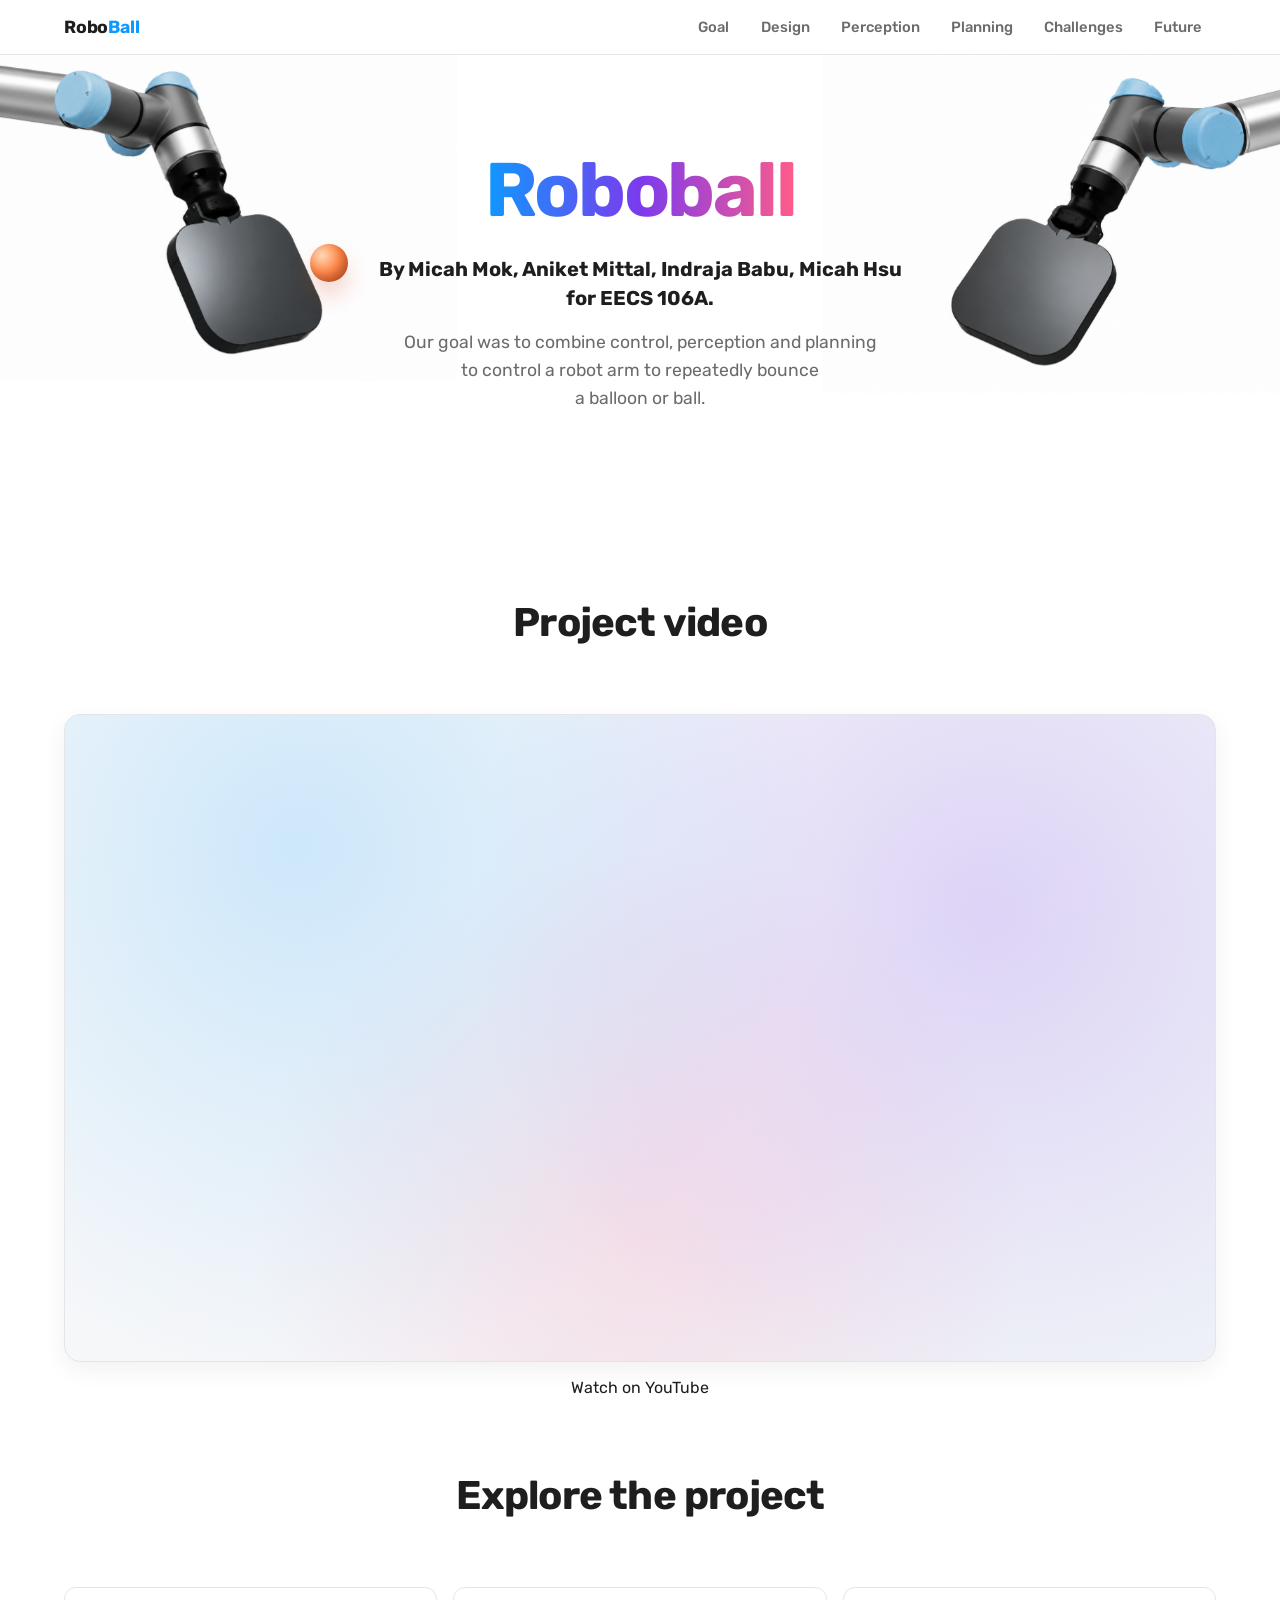
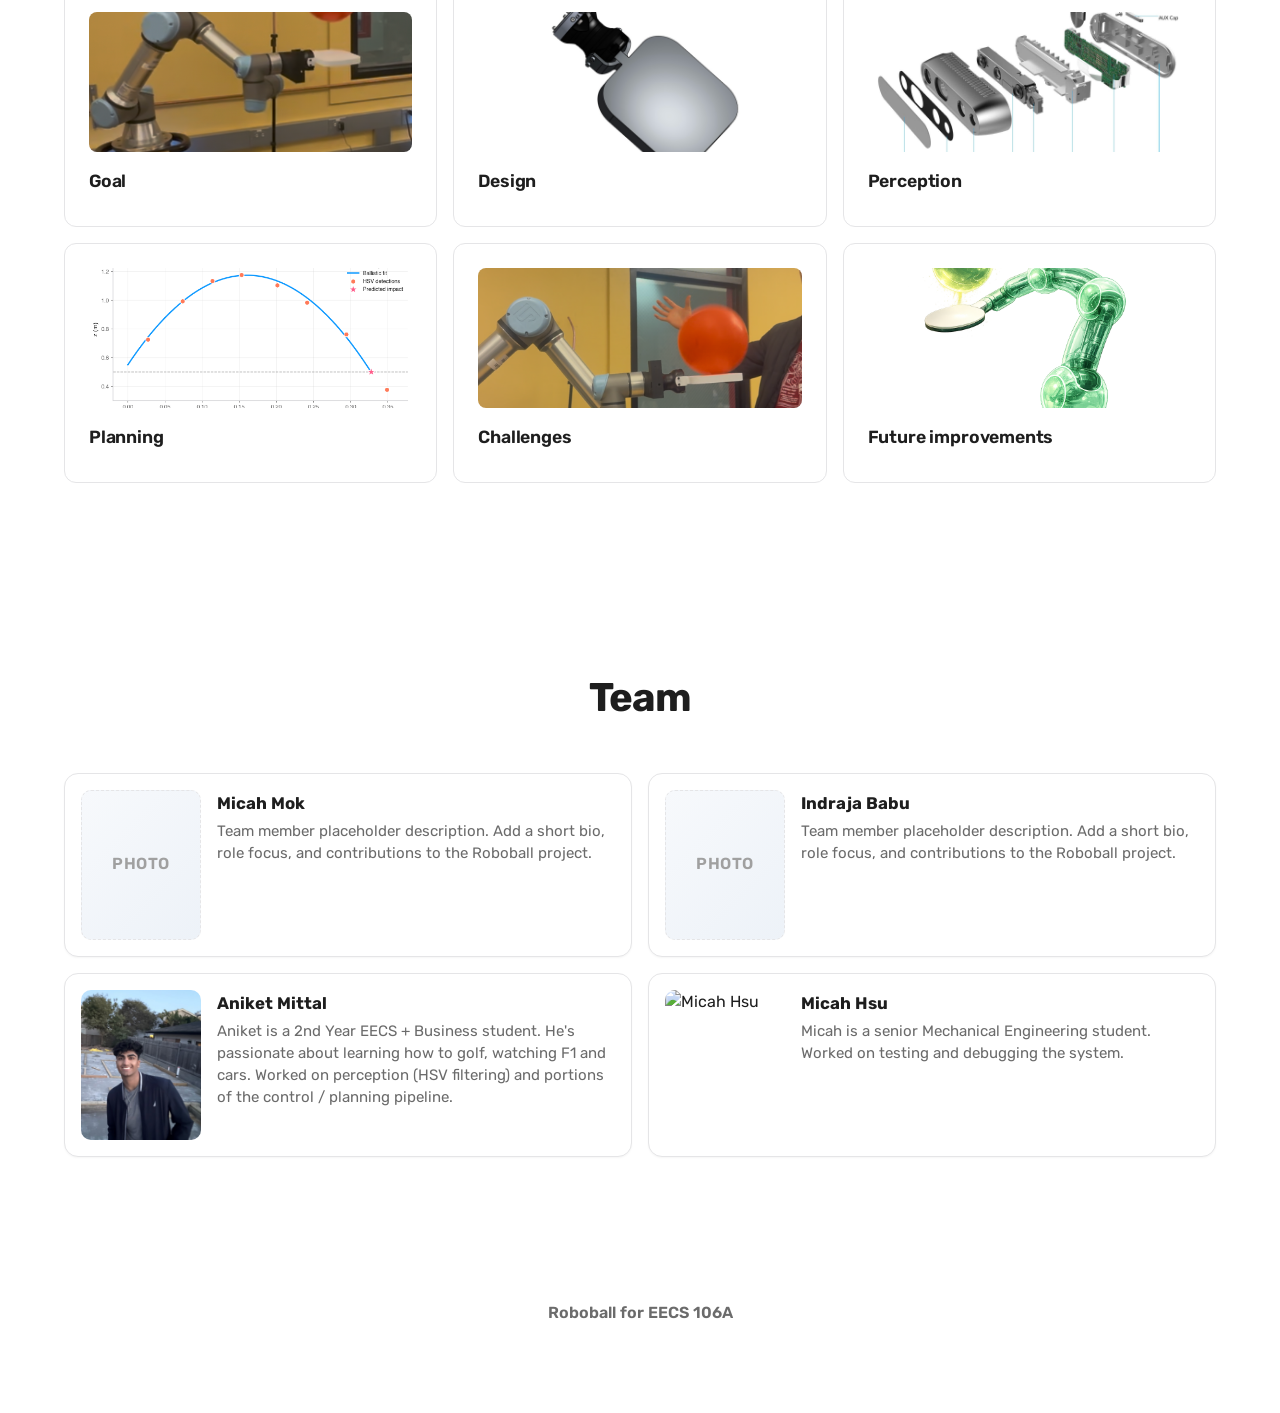
==== commit 0abf0573: "add bio" ====
--- a/index.html
+++ b/index.html
@@ -135,12 +135,12 @@
         </div>
       </article>
       <article class="team-member">
-        <div class="team-photo-placeholder" aria-hidden="true">Photo</div>
+        <img src="assets/micah_pic.png" alt="Micah Hsu" class="team-photo" />
         <div class="team-info">
           <h3>Micah Hsu</h3>
           <p>
-            Team member placeholder description. Add a short bio, role focus,
-            and contributions to the Roboball project.
+            Micah is a senior Mechanical Engineering student.
+            Worked on testing and debugging the system.
           </p>
         </div>
       </article>
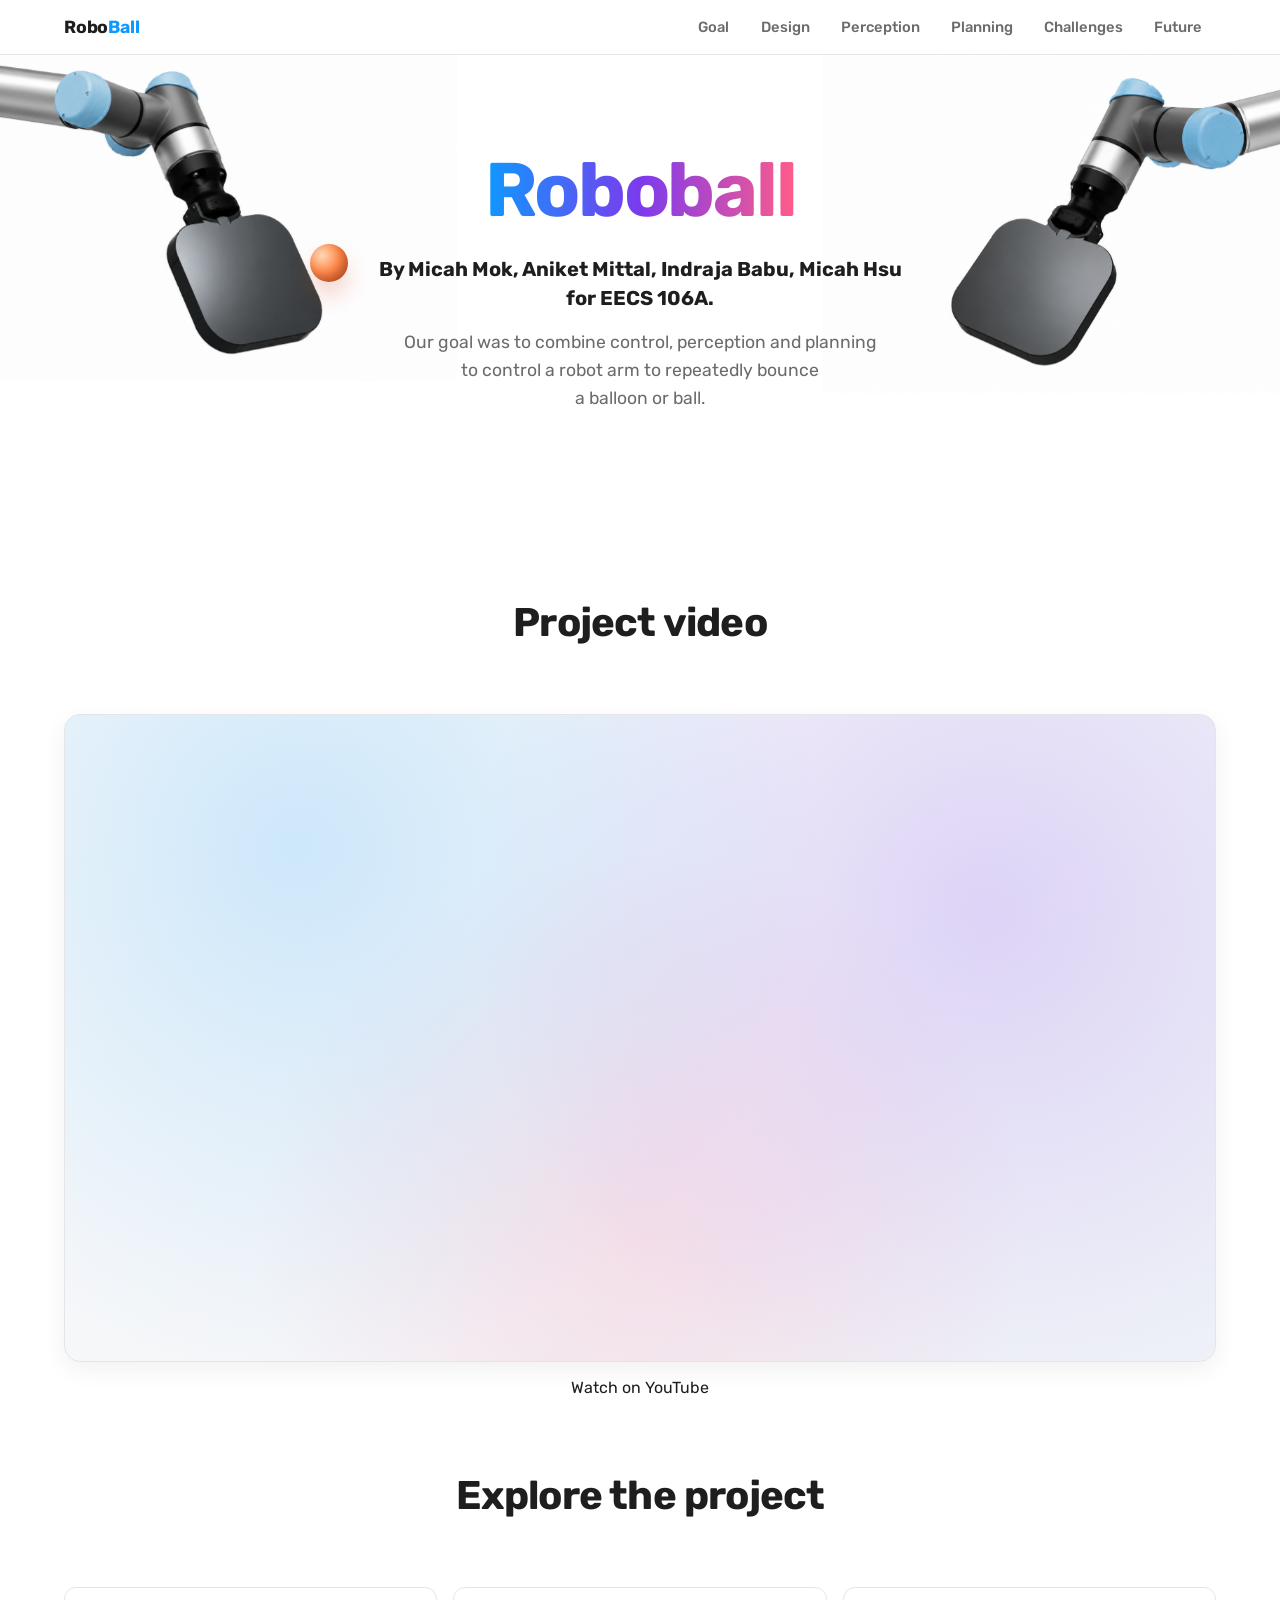
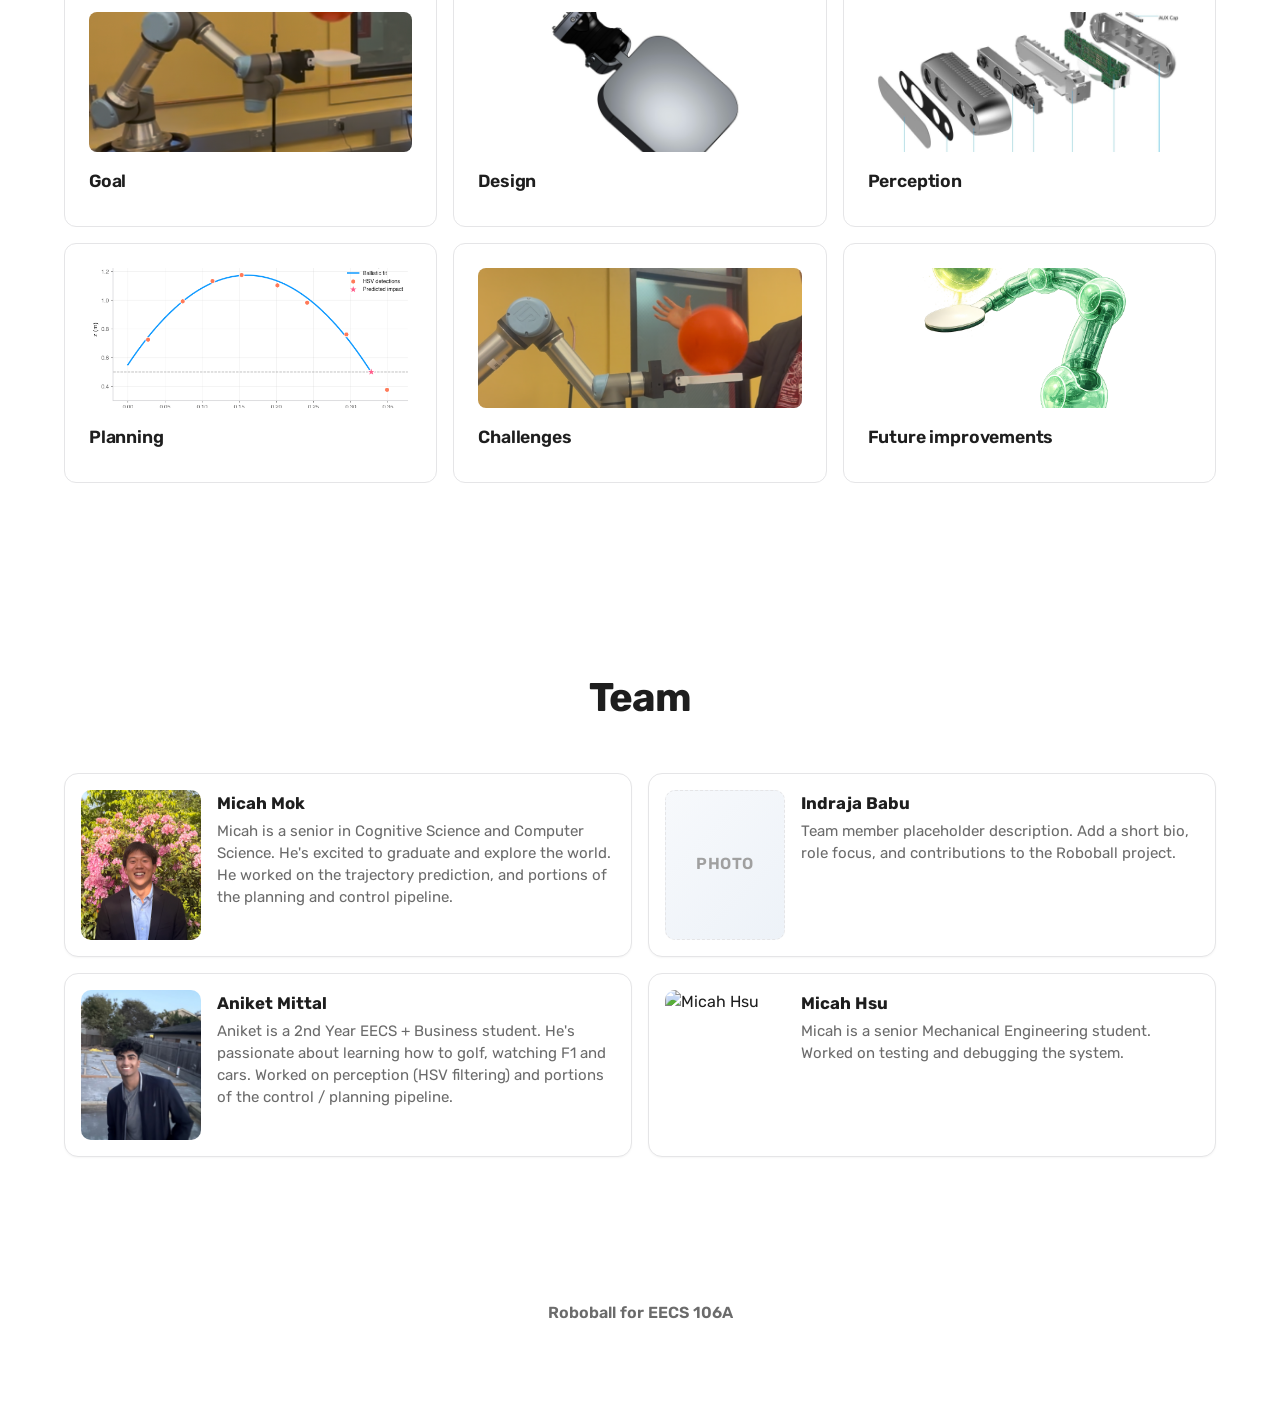
==== commit a3b46027: "micah mok's picture'" ====
--- a/index.html
+++ b/index.html
@@ -104,12 +104,14 @@
     </div>
     <div class="team-list">
       <article class="team-member">
-        <div class="team-photo-placeholder" aria-hidden="true">Photo</div>
+
+        <img src="assets/micah.png" alt="Micah Mok" class="team-photo" />
         <div class="team-info">
           <h3>Micah Mok</h3>
           <p>
-            Team member placeholder description. Add a short bio, role focus,
-            and contributions to the Roboball project.
+            Micah is a senior in Cognitive Science and Computer Science. He's excited to
+            graduate and explore the world. He worked on the trajectory prediction, 
+            and portions of the planning and control pipeline. 
           </p>
         </div>
       </article>
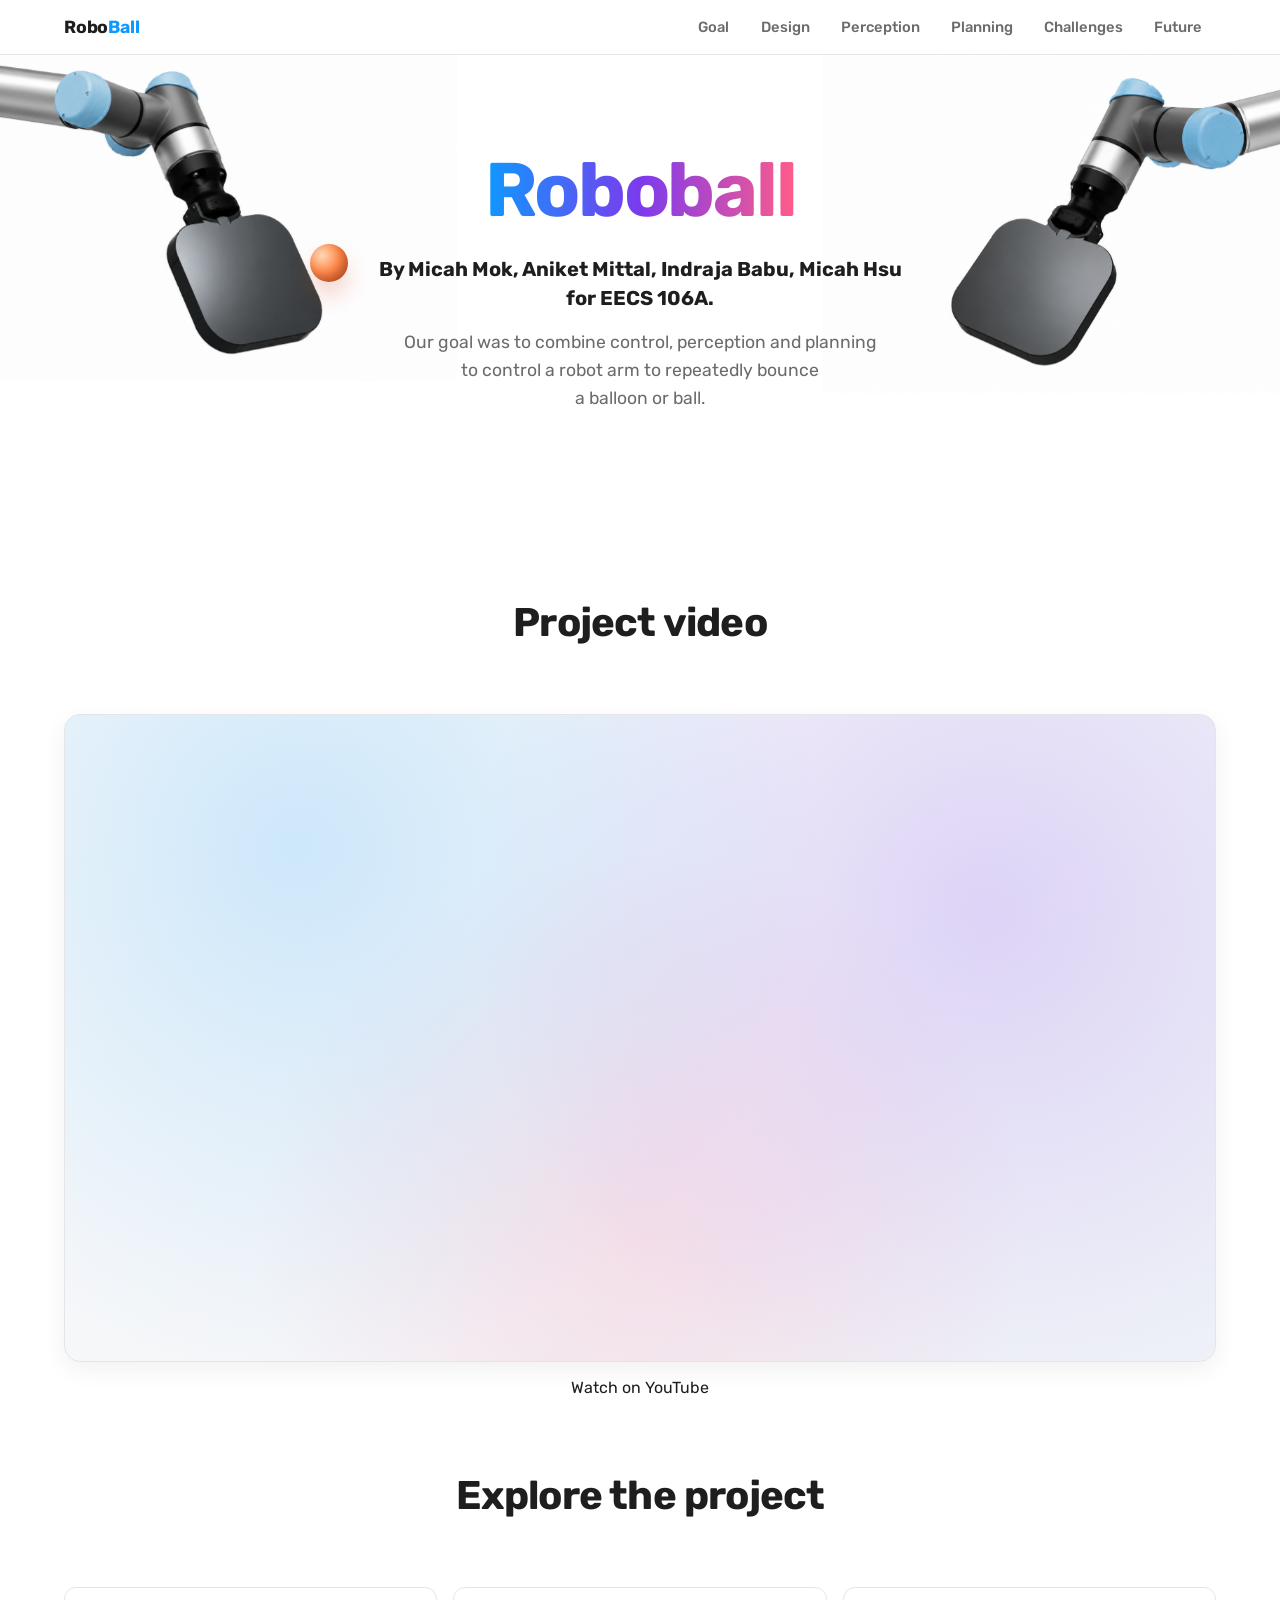
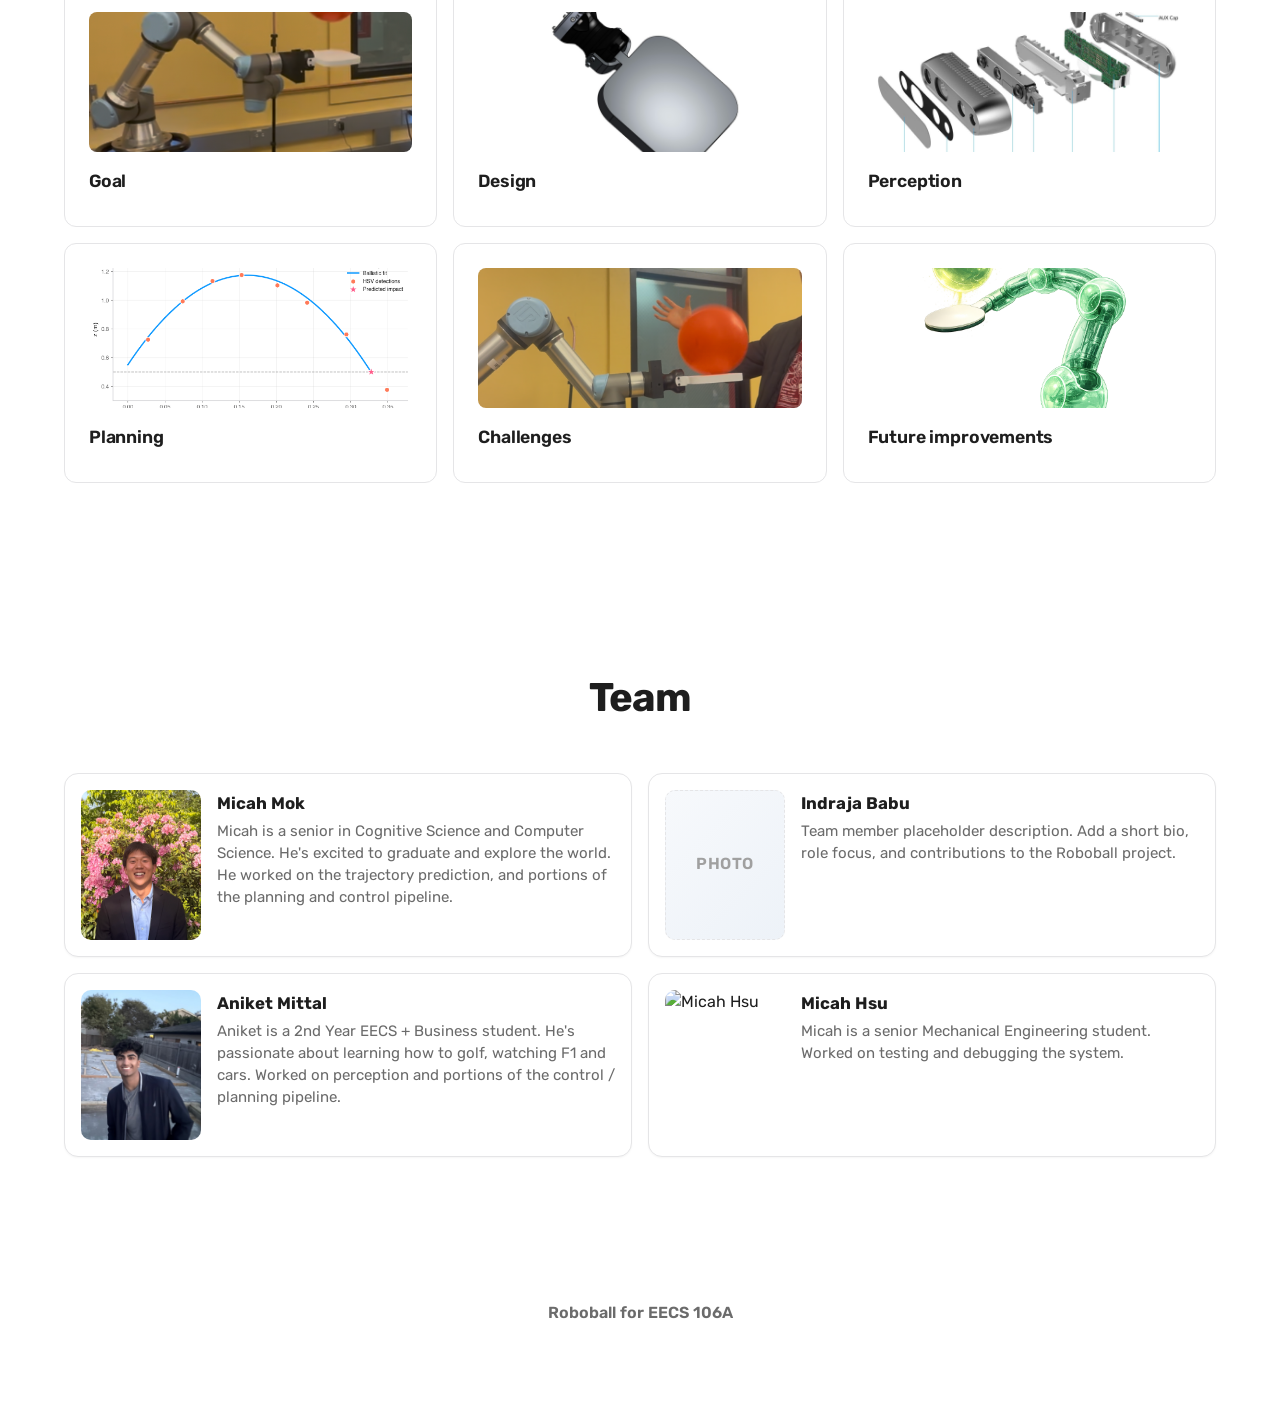
==== commit a56b5949: "changed my description" ====
--- a/index.html
+++ b/index.html
@@ -132,7 +132,7 @@
           <p>
             Aniket is a 2nd Year EECS + Business student. He's passionate about
             learning how to golf, watching F1 and cars. Worked on perception
-            (HSV filtering) and portions of the control / planning pipeline.
+            and portions of the control / planning pipeline.
           </p>
         </div>
       </article>
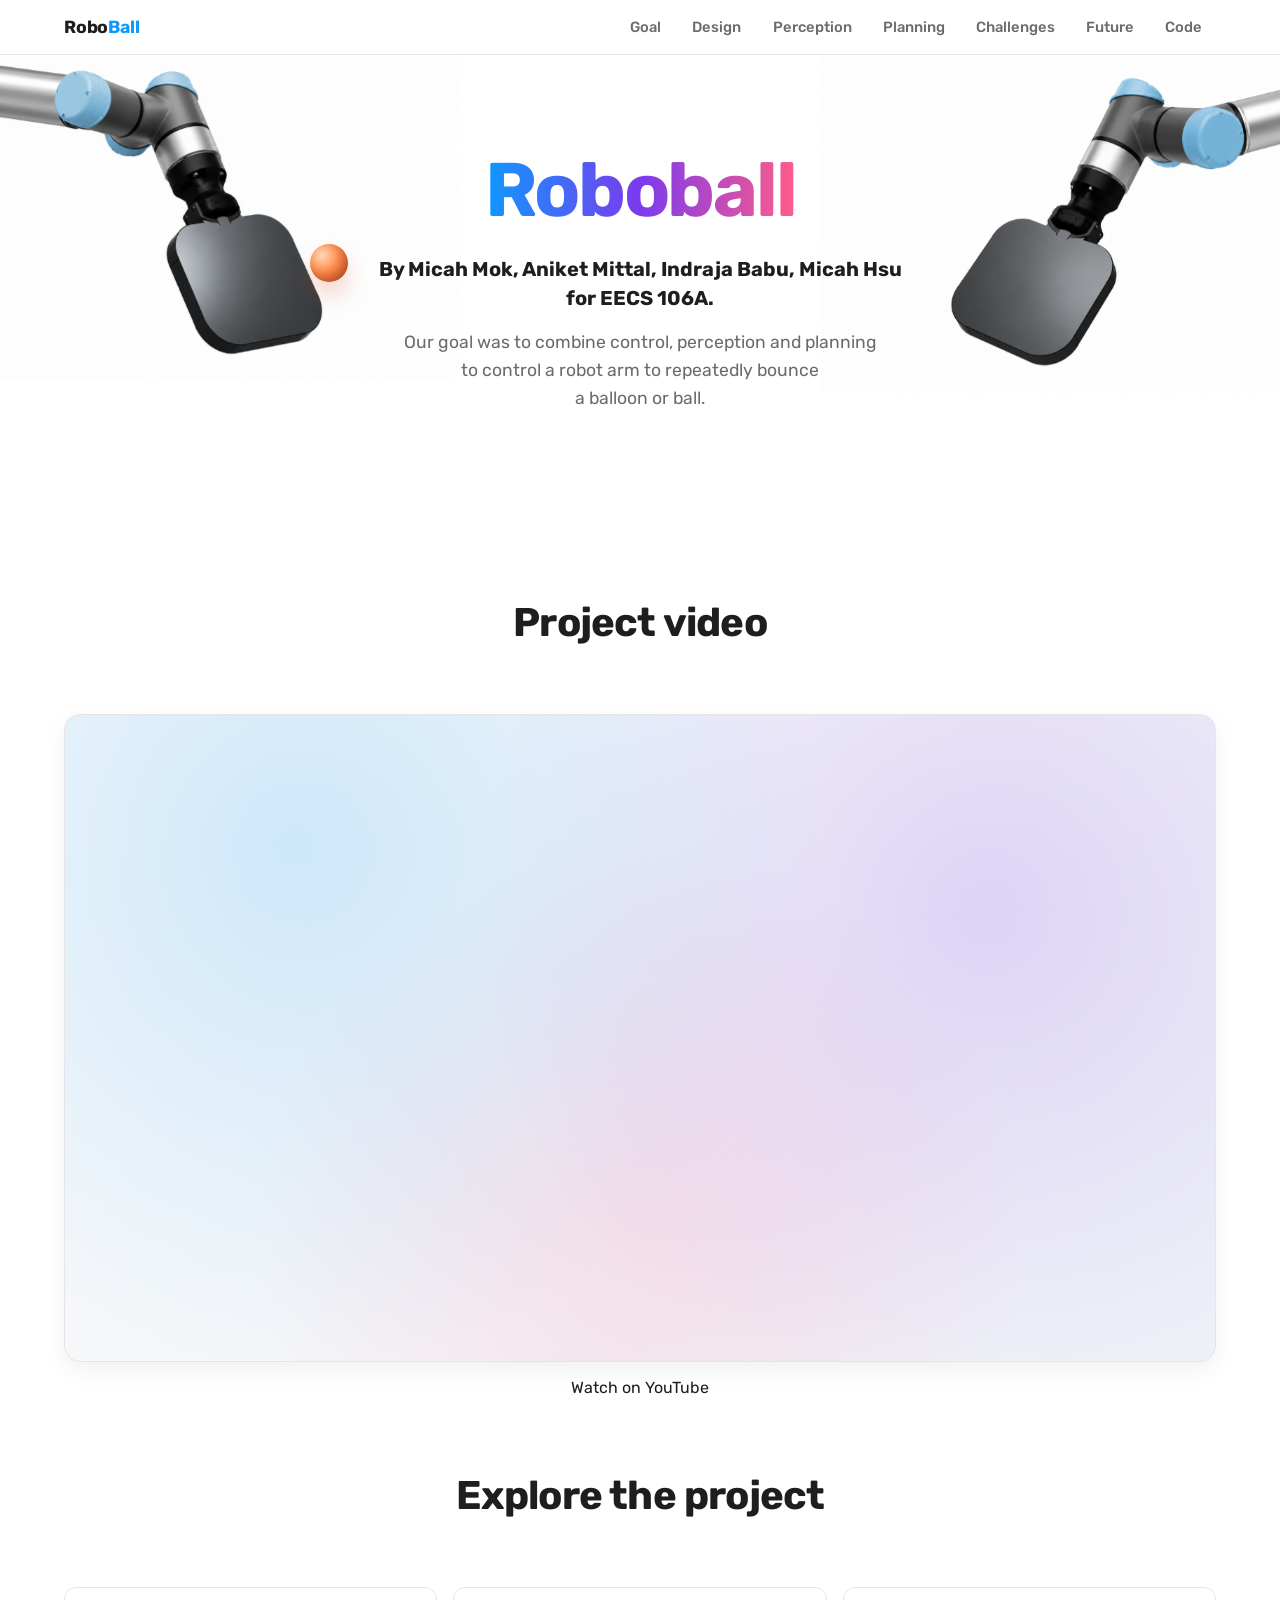
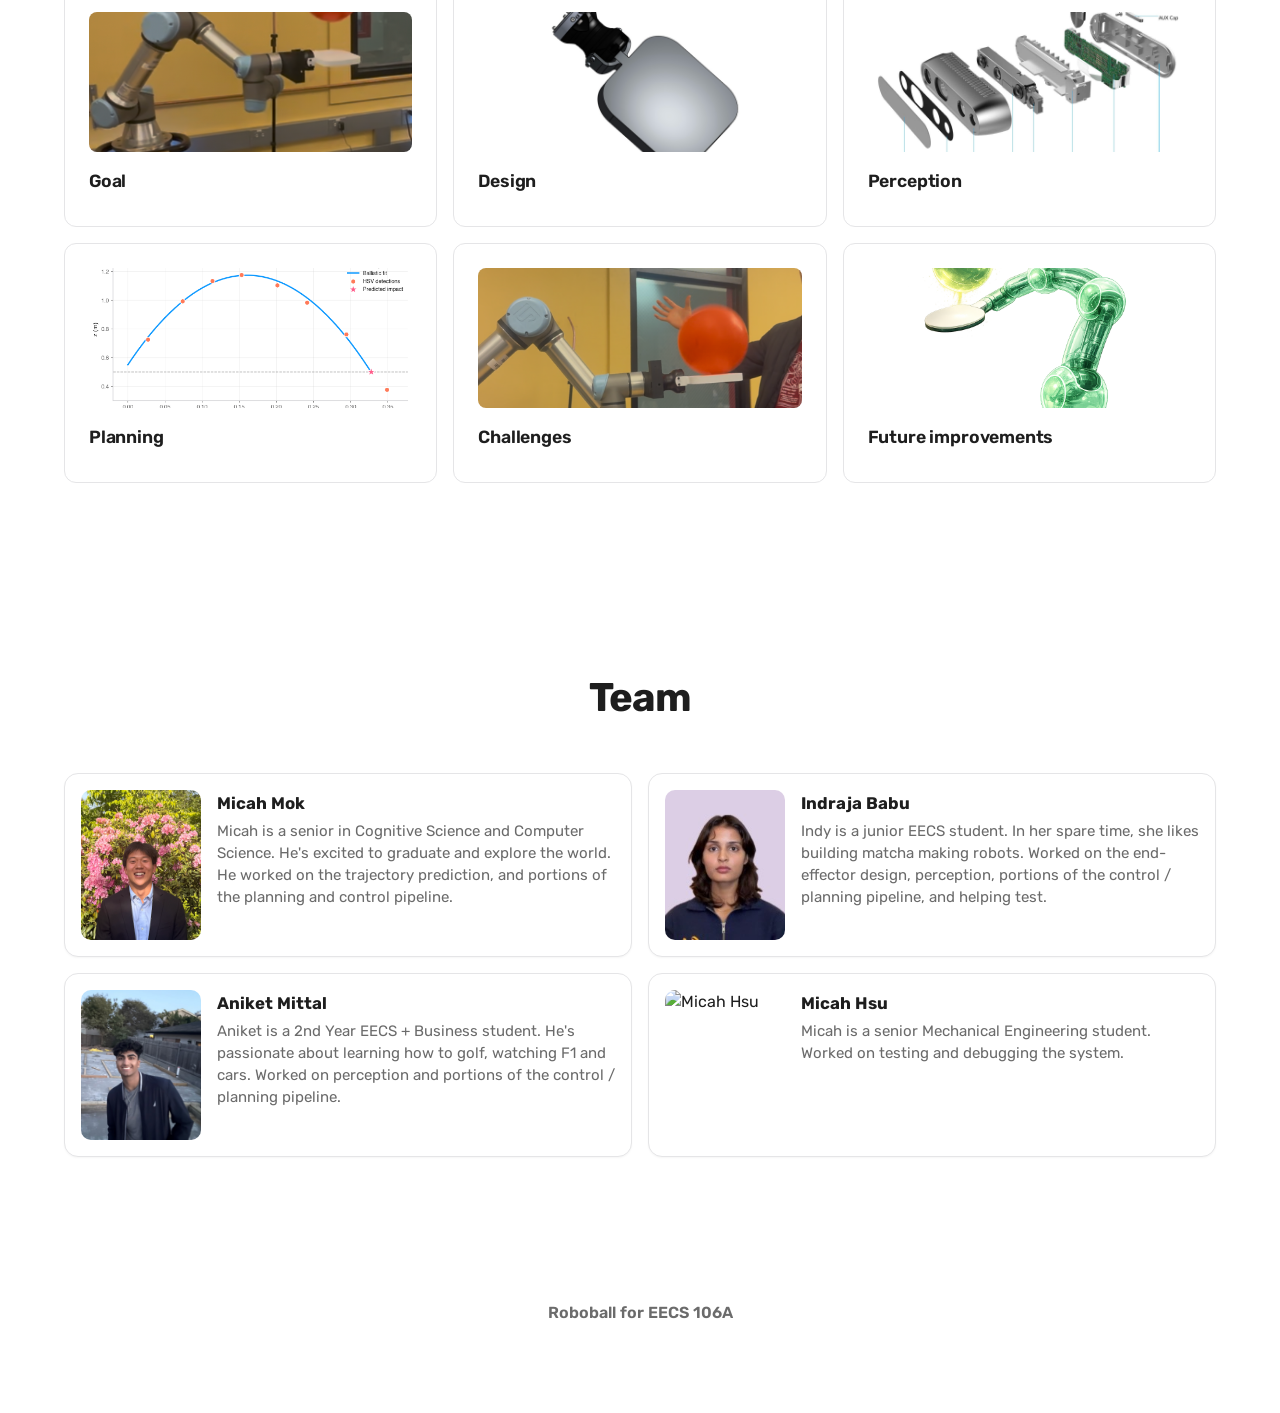
==== commit aec68847: "added code page + indy" ====
--- a/index.html
+++ b/index.html
@@ -21,6 +21,7 @@
         <li><a class="nav-link" href="planning.html">Planning</a></li>
         <li><a class="nav-link" href="challenges.html">Challenges</a></li>
         <li><a class="nav-link" href="future.html">Future</a></li>
+        <li><a class="nav-link" href="code.html">Code</a></li>
       </ul>
     </nav>
   </header>
@@ -116,12 +117,13 @@
         </div>
       </article>
       <article class="team-member">
-        <div class="team-photo-placeholder" aria-hidden="true">Photo</div>
+        <img src="assets/indy.jpeg" alt="Indraja Babu" class="team-photo" />
         <div class="team-info">
           <h3>Indraja Babu</h3>
           <p>
-            Team member placeholder description. Add a short bio, role focus,
-            and contributions to the Roboball project.
+            Indy is a junior EECS student. In her spare time, she likes building
+            matcha making robots. Worked on the end-effector design, perception,
+            portions of the control / planning pipeline, and helping test.
           </p>
         </div>
       </article>
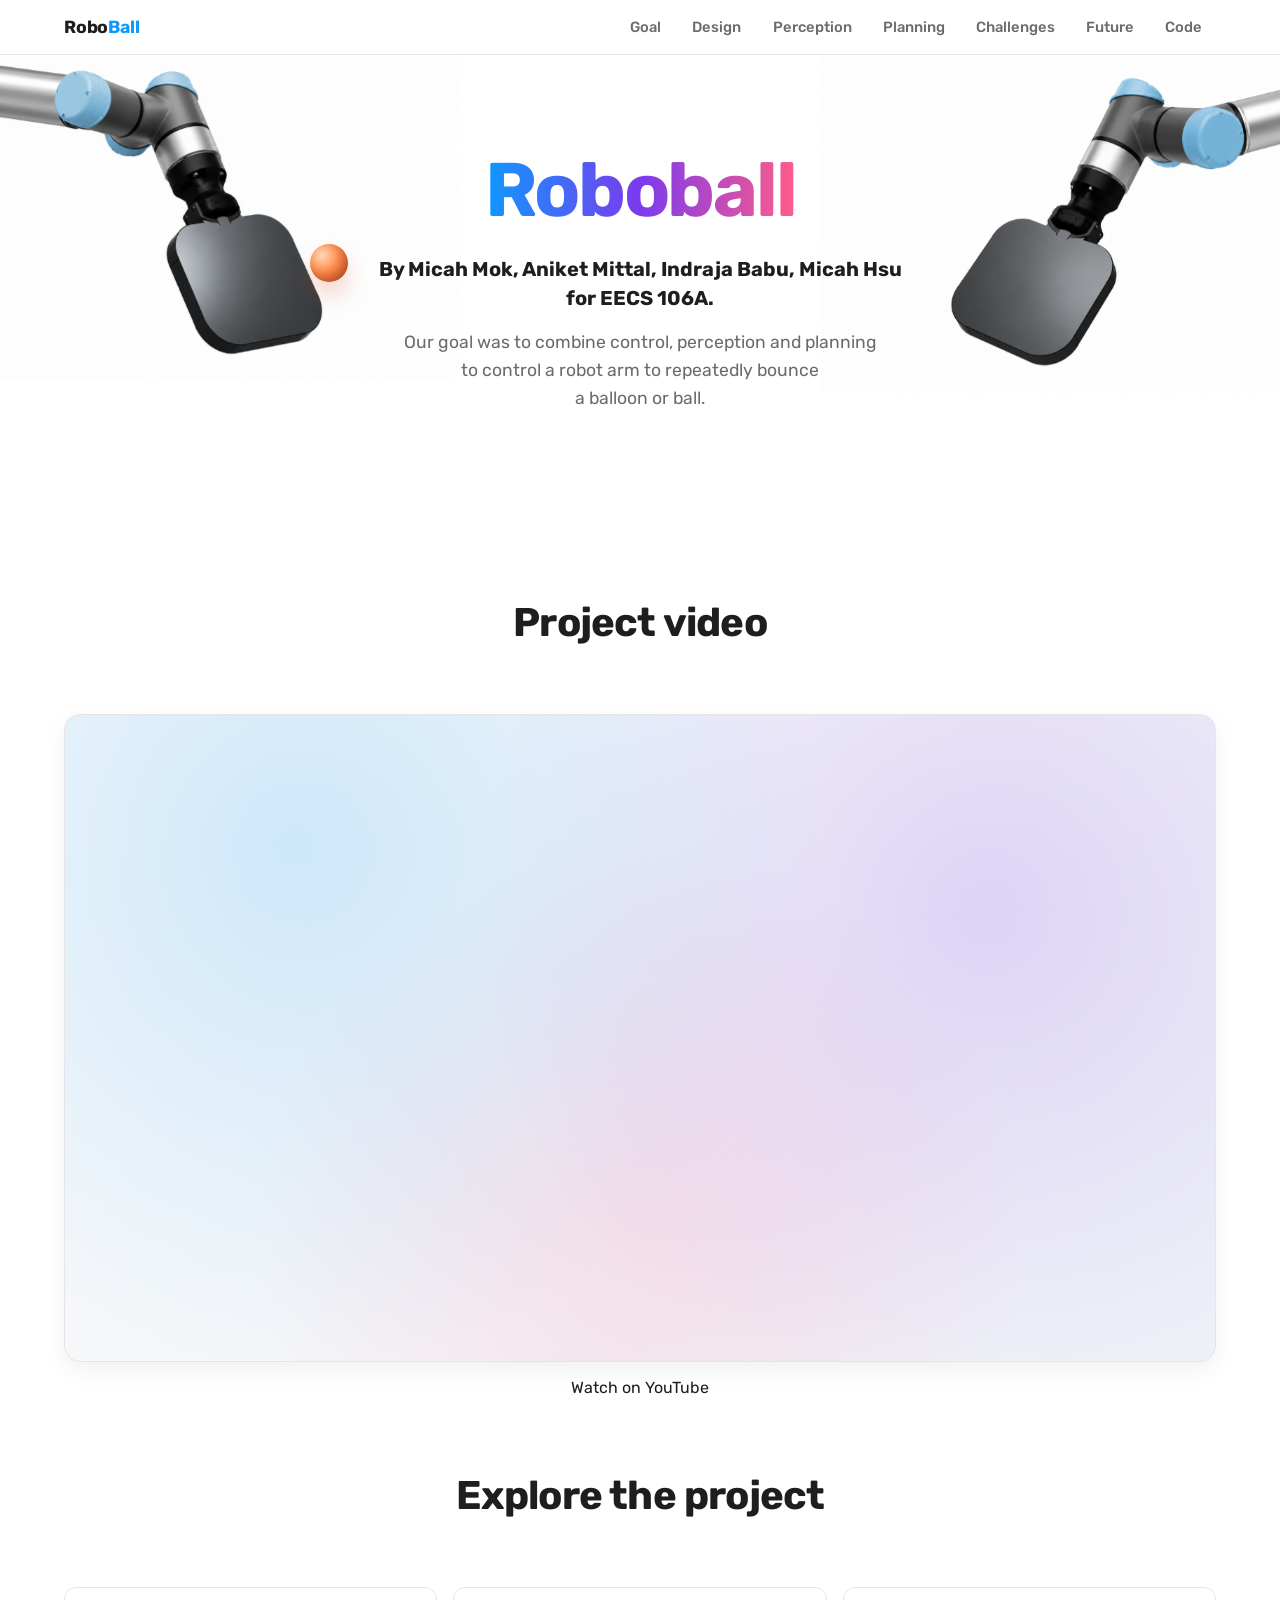
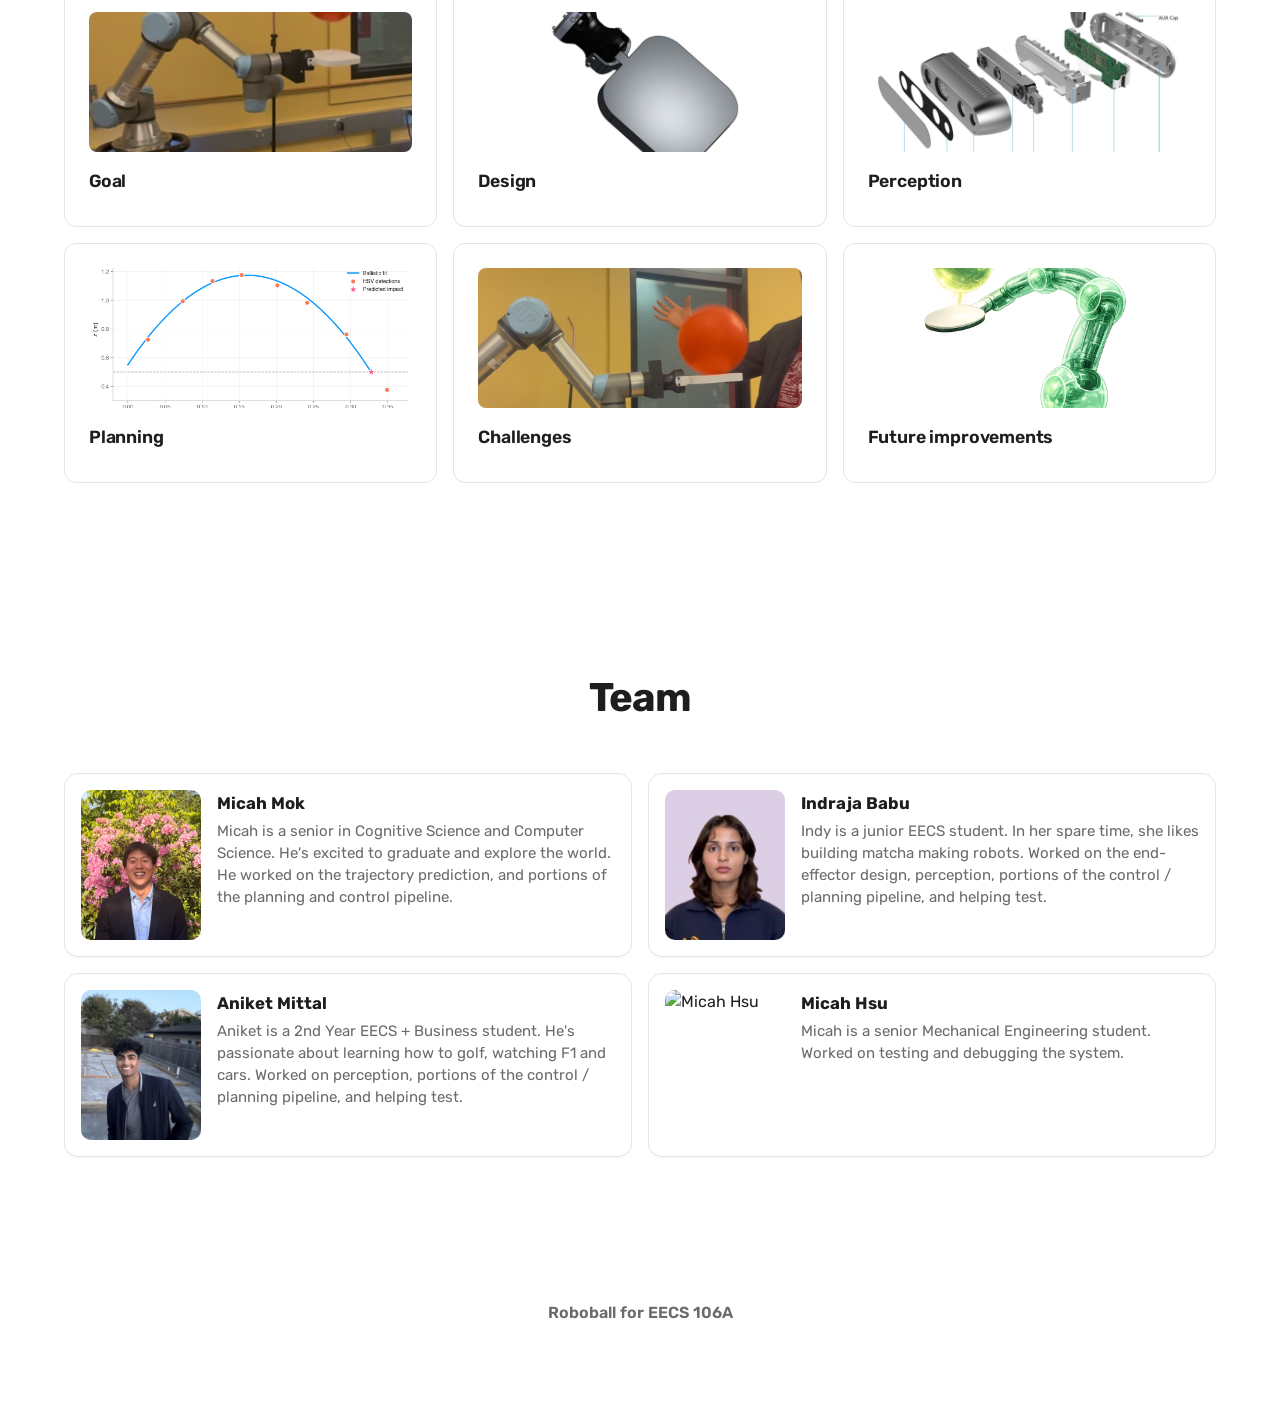
==== commit 0967e173: "fix" ====
--- a/index.html
+++ b/index.html
@@ -133,8 +133,8 @@
           <h3>Aniket Mittal</h3>
           <p>
             Aniket is a 2nd Year EECS + Business student. He's passionate about
-            learning how to golf, watching F1 and cars. Worked on perception
-            and portions of the control / planning pipeline.
+            learning how to golf, watching F1 and cars. Worked on perception,
+            portions of the control / planning pipeline, and helping test.
           </p>
         </div>
       </article>
